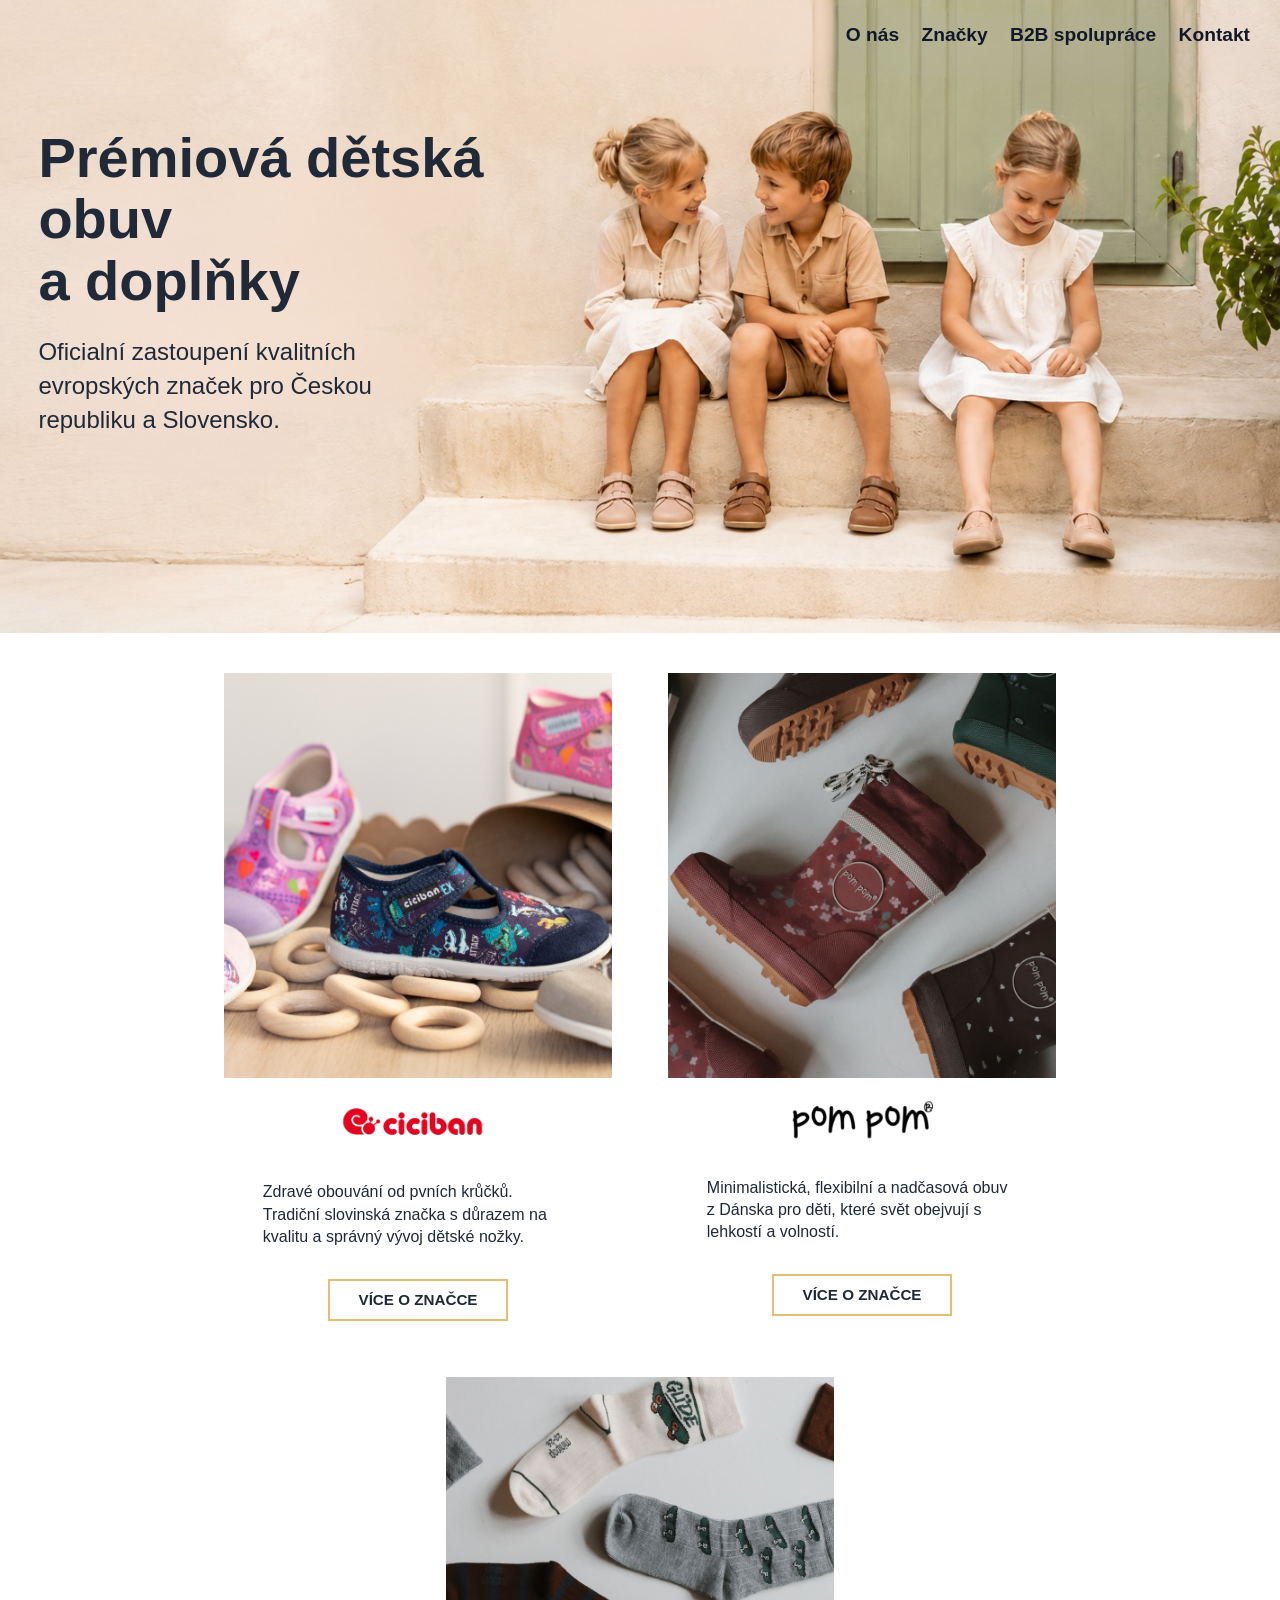
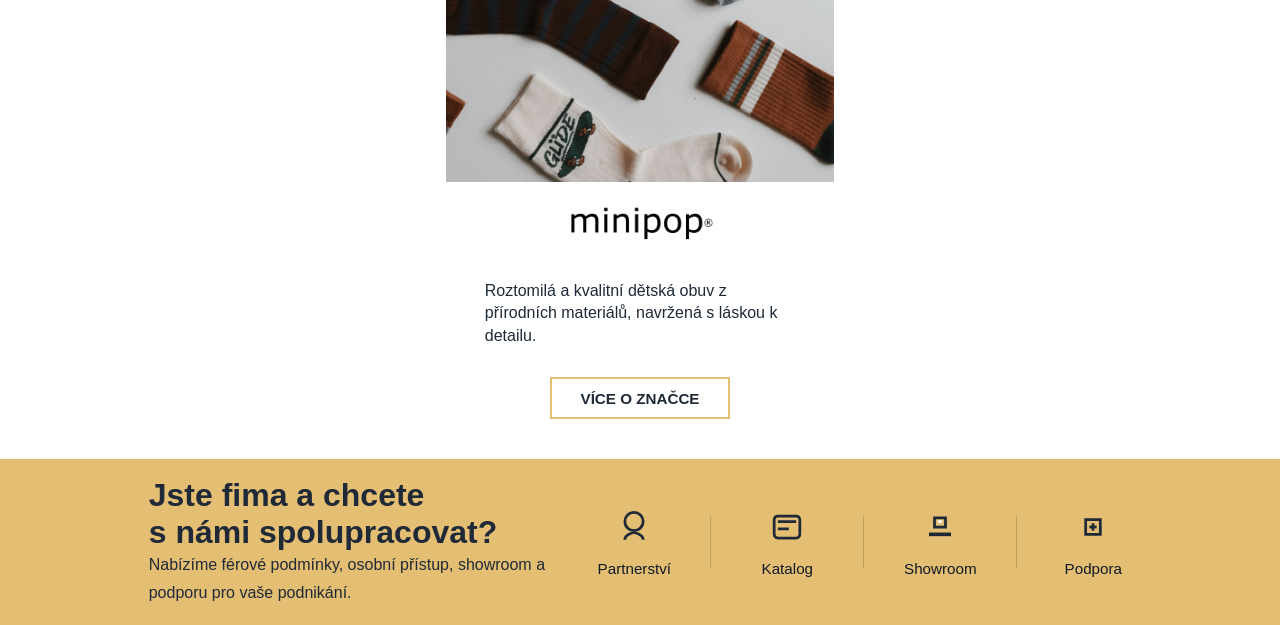
==== index.html @ f77c6d8f "b2b spoluprace box" ====
<!doctype html>
<html lang="en">
  <head>
    <meta charset="UTF-8" />
    <meta name="viewport" content="width=device-width, initial-scale=1.0" />
    <title>TegaTrade</title>
    <link rel="stylesheet" href="style.css" />
  </head>
  <body>
    <header class="hero-section">
      <nav class="navbar">
        <ul class="nav-list">
          <li><a href="#">O nás</a></li>
          <li><a href="#">Značky</a></li>
          <li><a href="#">B2B spolupráce</a></li>
          <li><a href="#">Kontakt</a></li>
        </ul>
      </nav>
      <div class="hero-content">
        <h1 class="hero-title">
          Prémiová dětská <br />obuv <br />
          a doplňky
        </h1>
        <p class="hero-description">
          Oficialní zastoupení kvalitních evropských značek pro Českou republiku
          a Slovensko.
        </p>
      </div>
      <img src="Hlavn baner.png" alt="Main banner" class="main-banner" />
    </header>
    <main>
      <div class="brand-row">
        <div class="brand-box">
          <img
            src="ciciban obrzaek.png"
            alt="brand-photo1"
            class="brand-photo"
          />
          <img
            src="ciciban_logo-removebg-preview.png"
            alt="brand-logo"
            class="brand-logo"
          />
          <p class="brand-description">
            Zdravé obouvání od pvních krůčků. Tradiční slovinská značka s
            důrazem na kvalitu a správný vývoj dětské nožky.
          </p>
          <a href="#" class="brand-link">VÍCE O ZNAČCE</a>
        </div>

        <div class="brand-box">
          <img
            src="pom pom obrazek.png"
            alt="brand-photo1"
            class="brand-photo"
          />
          <img
            src="pom-pom-removebg-preview.png"
            alt="brand-logo"
            class="brand-logo"
          />
          <p class="brand-description">
            Minimalistická, flexibilní a nadčasová obuv z Dánska pro děti, které
            svět obejvují s lehkostí a volností.
          </p>
          <a href="#" class="brand-link">VÍCE O ZNAČCE</a>
        </div>

        <div class="brand-box">
          <img
            src="minipop obrazek.png"
            alt="brand-photo1"
            class="brand-photo"
          />
          <img
            src="minipop_logo-removebg-preview.png"
            alt="brand-logo"
            class="brand-logo"
          />
          <p class="brand-description">
            Roztomilá a kvalitní dětská obuv z přírodních materiálů, navržená s
            láskou k detailu.
          </p>
          <a href="#" class="brand-link">VÍCE O ZNAČCE</a>
        </div>
      </div>
      <div class="b2b-section">
        <div class="b2b-meta">
          <h2 class="b2b-title">
            Jste fima a chcete <br />
            s námi spolupracovat?
          </h2>
          <p class="b2b-description">
            Nabízíme férové podmínky, osobní přístup, showroom a podporu pro
            vaše podnikání.
          </p>
        </div>
      <div class="b2b-icons">
        <div class="b2b-icon-card">
          <svg viewBox="0 0 48 48" aria-hidden="true">
            <circle
              cx="24"
              cy="18"
              r="10"
              fill="none"
              stroke="currentColor"
              stroke-width="3"
            />
            <path
              d="M14 38c0-6 10-8 10-8s10 2 10 8"
              fill="none"
              stroke="currentColor"
              stroke-width="3"
            />
          </svg>
          <span>Partnerství</span>
        </div>
        <span class="b2b-divider"></span>
        <div class="b2b-icon-card">
          <svg viewBox="0 0 48 48" aria-hidden="true">
            <rect
              x="10"
              y="12"
              width="28"
              height="24"
              rx="4"
              fill="none"
              stroke="currentColor"
              stroke-width="3"
            />
            <path
              d="M14 18h20M14 26h12"
              fill="none"
              stroke="currentColor"
              stroke-width="3"
            />
          </svg>
          <span>Katalog</span>
        </div>
        <span class="b2b-divider"></span>
        <div class="b2b-icon-card">
          <svg viewBox="0 0 48 48" aria-hidden="true">
            <path d="M12 34h24v-4H12z" fill="currentColor" />
            <path
              d="M18 14h12v10H18z"
              fill="none"
              stroke="currentColor"
              stroke-width="3"
            />
            <path d="M22 18h4" fill="none" stroke="#fff" stroke-width="3" />
          </svg>
          <span>Showroom</span>
        </div>
        <span class="b2b-divider"></span>
        <div class="b2b-icon-card">
          <svg viewBox="0 0 48 48" aria-hidden="true">
            <path
              d="M16 16h16v16H16z"
              fill="none"
              stroke="currentColor"
              stroke-width="3"
            />
            <path
              d="M24 20v8"
              fill="none"
              stroke="currentColor"
              stroke-width="3"
            />
            <path
              d="M20 24h8"
              fill="none"
              stroke="currentColor"
              stroke-width="3"
            />
          </svg>
          <span>Podpora</span>
        </div>
      </div>
    </main>
  </body>
</html>
---- style.css ----
:root {
  --brand-color: #e4bf73;
}
html,
body {
  margin: 0;
  padding: 0;
  font-family: Arial, Helvetica, sans-serif;
  background: #fff;
  color: #1f2937;
}

.hero-section {
  position: relative;
  width: 100%;
}

.main-banner {
  display: block;
  width: 100vw;
  max-width: 100%;
  height: auto;
  max-height: 85vh;
  object-fit: cover;
  object-position: center;
}

.navbar {
  position: absolute;
  top: 0;
  right: 0;
  left: 0;
  z-index: 10;
  display: flex;
  justify-content: flex-end;
  padding: 16px 18px;
}

.nav-list {
  display: flex;
  flex-wrap: wrap;
  gap: clamp(0.35rem, 0.9vw, 0.75rem) clamp(0.6rem, 1.8vw, 1.4rem);
  margin: 0;
  padding: 0.5rem 0.75rem;
  list-style: none;
}

.nav-list li {
  display: flex;
}

.nav-list a {
  text-decoration: none;
  color: #111827;
  font-weight: 600;
  font-size: clamp(0.8rem, 1.6vw, 1.2rem);
}

.hero-title {
  font-size: clamp(1.6rem, 5vw, 3.5rem);
  line-height: 1.1;
  margin: 0;
}

.hero-description {
  font-size: clamp(0.9rem, 2.5vw, 1.5rem);
  line-height: 1.4;
  max-width: 50%;
}

.hero-content {
  position: absolute;
  top: 20%;
  left: 3%;
  z-index: 5;
  max-width: 42rem;
}

.brand-row {
  display: flex;
  flex-direction: row;
  flex-wrap: wrap;
  justify-content: center;
  gap: 24px;
  padding: 24px 16px;
}

.brand-box {
  display: flex;
  flex-direction: column;
  width: min(100%, 420px);
  margin: 0;
  padding: 16px;
  gap: 14px;
  box-sizing: border-box;
}

@media (max-width: 768px) {
  .brand-row {
    flex-direction: column;
    align-items: center;
  }

  .brand-box {
    width: 100%;
  }
}

.brand-photo {
  display: block;
  width: 100%;
  height: 45vh;
  object-fit: cover;
}

.brand-logo {
  display: block;
  width: 40%;
  height: auto;
  align-self: center;
}

.brand-description {
  font-size: medium;
  line-height: 1.4;
  text-align: left;
  max-width: 80%;
  align-self: center;
}

.brand-link {
  display: inline-flex;
  align-items: center;
  justify-content: center;
  width: 180px;
  min-height: 42px;
  padding: 0 14px;
  border: 2px solid var(--brand-color);
  text-decoration: none;
  color: #1f2937;
  font-size: 0.95rem;
  font-weight: 600;
  align-self: center;
  text-align: center;
  box-sizing: border-box;
}

.b2b-section {
  display: flex;
  align-items: center;
  justify-content: center;
  gap: 18px;
  padding: 18px 16px;
  background: var(--brand-color);
}

.b2b-meta {
  display: flex;
  flex-direction: column;
  margin-right: 0;
  margin-left: 20px;
}

.b2b-title {
  font-size: clamp(1.5rem, 3.2vw, 2rem);
  font-weight: 700;
  margin: 0;
  text-align: left;
}

.b2b-description {
  font-size: 1rem;
  line-height: 1.75;
  max-width: clamp(18rem, 32vw, 34rem);
  width: min(100%, 34rem);
  margin: 0;
  text-align: left;
}

.b2b-icons {
  display: flex;
  align-items: center;
  gap: 18px;
  flex-wrap: wrap;
}

@media (max-width: 860px) {
  .b2b-description {
    max-width: 100%;
  }
}

.b2b-icon-card {
  display: flex;
  flex-direction: column;
  align-items: center;
  gap: 10px;
  padding: 10px 8px;
  min-width: 100px;
  text-align: center;
  color: #111827;
}

.b2b-icon-card svg {
  width: 44px;
  height: 44px;
  color: #1f2937;
}

.b2b-icon-card span {
  display: block;
  font-size: 0.95rem;
  line-height: 1.3;
}

.b2b-divider {
  width: 1px;
  height: 52px;
  background: rgba(0, 0, 0, 0.16);
  flex-shrink: 0;
}

@media (max-width: 860px) {
  .b2b-section {
    flex-direction: column;
    align-items: center;
    justify-content: center;
    gap: 24px;
    padding: 20px 16px 24px;
  }

  .b2b-meta {
    width: 100%;
    max-width: 34rem;
    align-items: center;
    text-align: center;
    margin-left: 0;
    padding: 0 10px;
  }

  .b2b-description {
    max-width: 100%;
    width: 100%;
    margin: 0 auto;
    padding: 0;
  }

  .b2b-icons {
    width: 100%;
    max-width: 42rem;
    display: grid;
    grid-template-columns: repeat(2, minmax(0, 1fr));
    gap: 12px;
    background: #ffffff;
    border-radius: 24px;
    padding: 18px;
    box-shadow: 0 18px 40px rgba(0, 0, 0, 0.08);
  }

  .b2b-icon-card {
    min-width: auto;
    width: 100%;
    background: transparent;
    border-radius: 18px;
    padding: 16px 12px;
    box-shadow: inset 0 0 0 1px rgba(17, 24, 39, 0.06);
  }

  .b2b-divider {
    display: none;
  }
}

@media (max-width: 620px) {
  .b2b-section {
    padding: 18px 14px;
  }

  .b2b-icons {
    grid-template-columns: 1fr;
  }
}
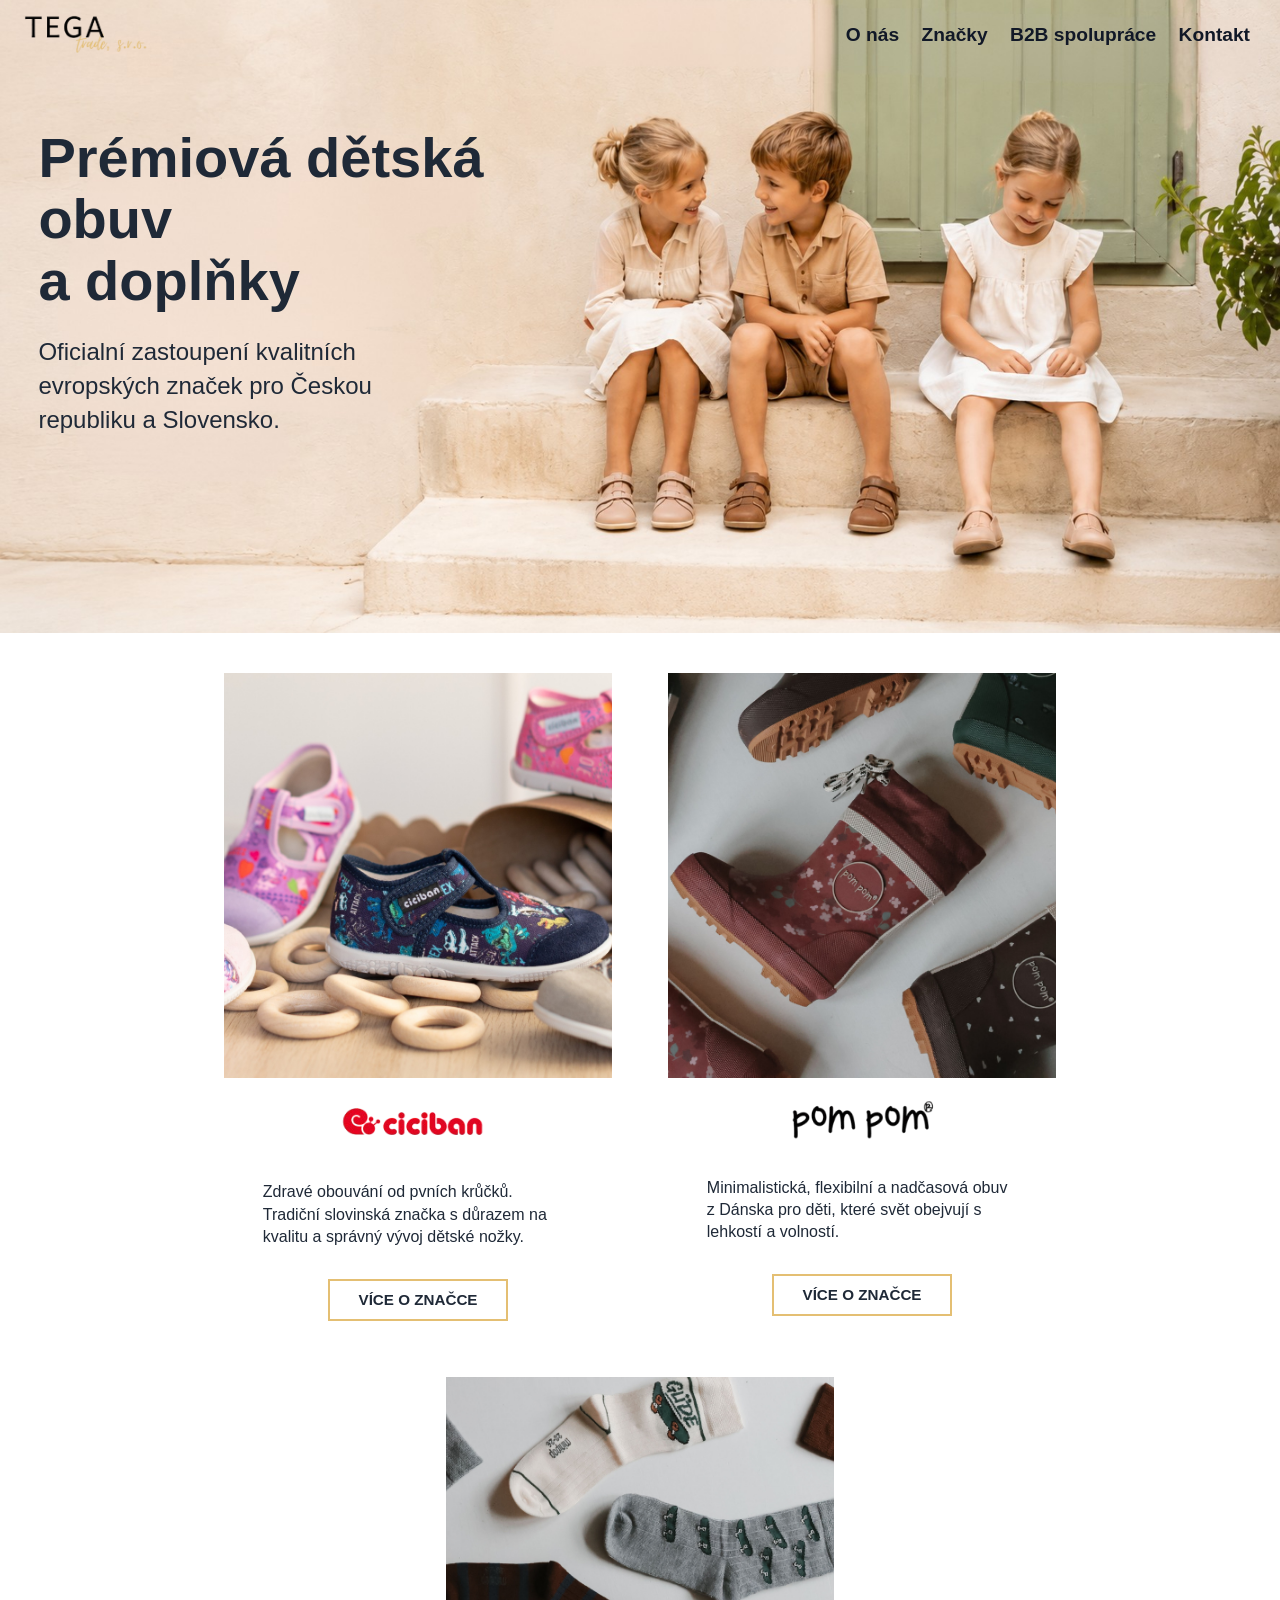
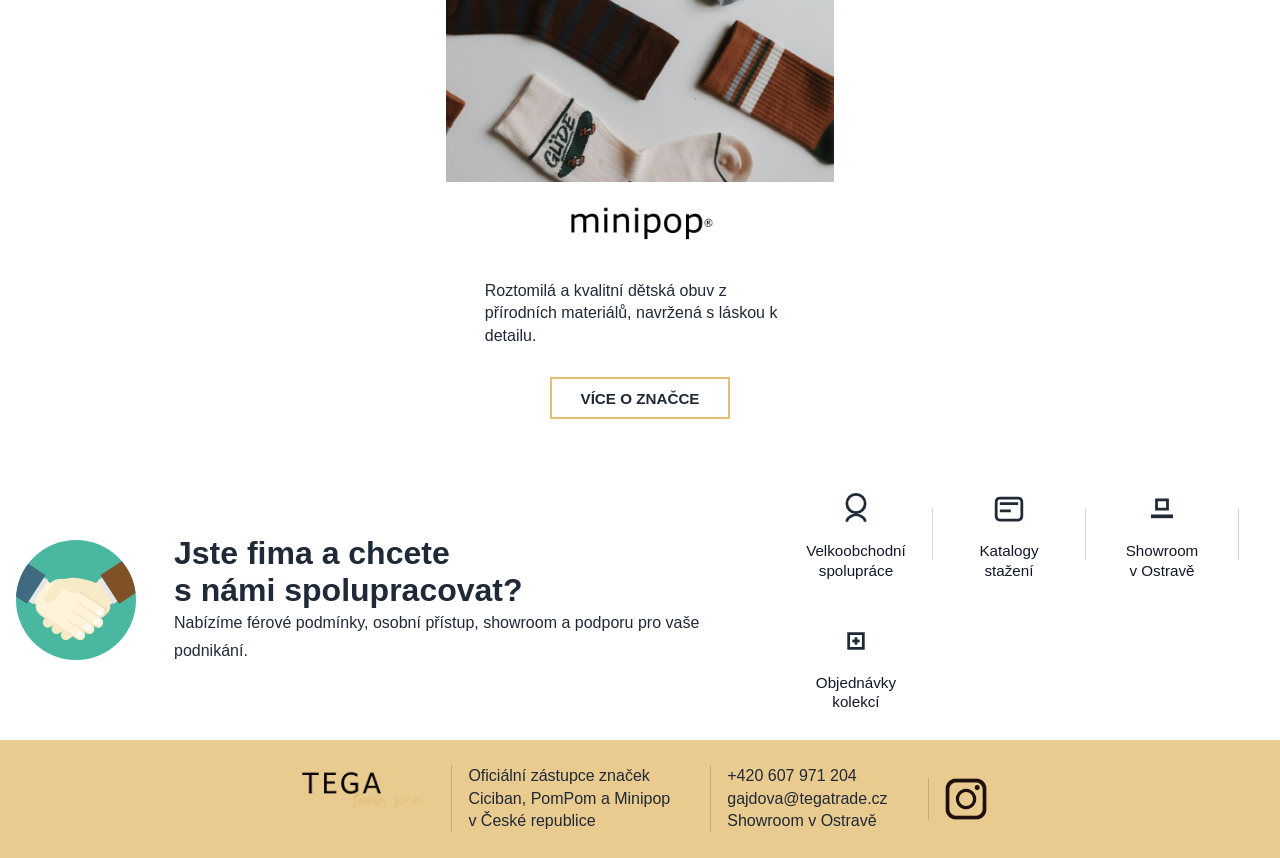
==== commit 66163273: "testr" ====
--- a/index.html
+++ b/index.html
@@ -8,6 +8,7 @@
   </head>
   <body>
     <header class="hero-section">
+      <img src="TegaTrade_logo-removebg-preview.png" class="logo-top" />
       <nav class="navbar">
         <ul class="nav-list">
           <li><a href="#">O nás</a></li>
@@ -85,97 +86,225 @@
         </div>
       </div>
       <div class="b2b-section">
-        <div class="b2b-meta">
-          <h2 class="b2b-title">
-            Jste fima a chcete <br />
-            s námi spolupracovat?
-          </h2>
-          <p class="b2b-description">
-            Nabízíme férové podmínky, osobní přístup, showroom a podporu pro
-            vaše podnikání.
-          </p>
-        </div>
-      <div class="b2b-icons">
-        <div class="b2b-icon-card">
-          <svg viewBox="0 0 48 48" aria-hidden="true">
-            <circle
-              cx="24"
-              cy="18"
-              r="10"
-              fill="none"
-              stroke="currentColor"
-              stroke-width="3"
-            />
-            <path
-              d="M14 38c0-6 10-8 10-8s10 2 10 8"
-              fill="none"
-              stroke="currentColor"
-              stroke-width="3"
-            />
-          </svg>
-          <span>Partnerství</span>
-        </div>
-        <span class="b2b-divider"></span>
-        <div class="b2b-icon-card">
-          <svg viewBox="0 0 48 48" aria-hidden="true">
-            <rect
-              x="10"
-              y="12"
-              width="28"
-              height="24"
-              rx="4"
-              fill="none"
-              stroke="currentColor"
-              stroke-width="3"
-            />
-            <path
-              d="M14 18h20M14 26h12"
-              fill="none"
-              stroke="currentColor"
-              stroke-width="3"
-            />
-          </svg>
-          <span>Katalog</span>
-        </div>
-        <span class="b2b-divider"></span>
-        <div class="b2b-icon-card">
-          <svg viewBox="0 0 48 48" aria-hidden="true">
-            <path d="M12 34h24v-4H12z" fill="currentColor" />
-            <path
-              d="M18 14h12v10H18z"
-              fill="none"
-              stroke="currentColor"
-              stroke-width="3"
-            />
-            <path d="M22 18h4" fill="none" stroke="#fff" stroke-width="3" />
-          </svg>
-          <span>Showroom</span>
-        </div>
-        <span class="b2b-divider"></span>
-        <div class="b2b-icon-card">
-          <svg viewBox="0 0 48 48" aria-hidden="true">
-            <path
-              d="M16 16h16v16H16z"
-              fill="none"
-              stroke="currentColor"
-              stroke-width="3"
-            />
-            <path
-              d="M24 20v8"
-              fill="none"
-              stroke="currentColor"
-              stroke-width="3"
-            />
-            <path
-              d="M20 24h8"
-              fill="none"
-              stroke="currentColor"
-              stroke-width="3"
-            />
-          </svg>
-          <span>Podpora</span>
+        <div class="b2b-header">
+          <div class="b2b-leading-icon">
+            <svg viewBox="0 0 512 512" aria-hidden="true">
+              <circle style="fill: #4ab8a1" cx="256" cy="256" r="256" />
+              <path
+                style="fill: #f7eac6"
+                d="M117.82,364.108c-6.472-9.968-3.64-23.296,6.328-29.768l16.044-10.416 c-9.968,6.476-23.296,3.64-29.768-6.328c-6.472-9.964-3.64-23.288,6.328-29.764l12.032-7.812l0.02,0.028 c21.548-13.98,64.964-42.228,74.176-48.212c17.928-11.644,43.088-25.788,39.112-45.712c48.78-35.876,65.66-2.284,97.236-2.916 l16.244-10.548l61.212,94.252l-16.428,10.672c7.916,19.508-13.8,40.32-21.744,45.476c-7.696,5-85.46,55.5-123.976,80.516 c-9.884,6.416-17.184,11.156-20.052,13.016l-12.032,7.82l-0.08-0.116c-9.672,4.86-21.656,1.772-27.688-7.516 s-3.976-21.488,4.4-28.344l-0.076-0.116l-14.04,9.116c-9.968,6.468-23.296,3.64-29.768-6.328c-6.476-9.968-3.64-23.292,6.328-29.768 l-14.036,9.116C137.62,376.908,124.292,374.08,117.82,364.108z"
+              />
+              <path
+                style="fill: #e6d9b8"
+                d="M379.192,287.824l-12.032-7.812l-0.02,0.028c-21.548-13.976-64.964-42.228-74.18-48.212 c-17.924-11.644-43.084-25.788-39.108-45.712c-1.984-1.456-3.936-2.788-5.88-4.068c-1.912,1.256-3.86,2.58-5.88,4.068 c3.976,19.924-21.184,34.072-39.112,45.712c-9.212,5.984-52.628,34.236-74.176,48.212l-0.02-0.028l-12.032,7.812 c-9.84,6.396-12.712,19.456-6.552,29.384c2.752,2.636,5.308,4.656,7.136,5.84c0.908,0.588,2.82,1.832,5.496,3.572 c5.704,1.552,12.012,0.78,17.364-2.696l-10.756,6.984c25.04,16.26,81.028,52.62,111.876,72.656c2.384,1.548,4.604,2.984,6.66,4.32 c2.06-1.336,4.28-2.772,6.664-4.32c30.844-20.036,86.836-56.396,111.876-72.656l-10.756-6.984 c5.352,3.476,11.664,4.244,17.368,2.688c2.672-1.736,4.584-2.972,5.492-3.568c1.828-1.184,4.384-3.204,7.132-5.836 C391.904,307.28,389.032,294.22,379.192,287.824z"
+              />
+              <rect
+                x="380.415"
+                y="155.569"
+                transform="matrix(-0.8387 0.5445 -0.5445 -0.8387 837.1821 185.1559)"
+                style="fill: #e6e6e6"
+                width="21.519"
+                height="121.942"
+              />
+              <path
+                style="fill: #805026"
+                d="M360.484,149.496l79.444,122.324l70.284-45.644c-5.964-51.408-27.148-98.148-58.94-135.636 L360.484,149.496z"
+              />
+              <path
+                style="fill: #fff4d9"
+                d="M368.556,364.108c6.472-9.968,3.64-23.296-6.328-29.768l-16.044-10.416 c9.964,6.476,23.292,3.64,29.768-6.328c6.468-9.964,3.64-23.288-6.328-29.764l-12.032-7.812l-0.016,0.028 c-21.552-13.98-64.968-42.228-74.184-48.212c-17.924-11.644-43.088-25.788-39.112-45.712c-48.78-35.876-86.164-15.624-97.236-2.916 L130.8,172.66l-61.204,94.248l16.428,10.672c-7.912,19.508,13.8,40.32,21.74,45.476c7.696,5,85.46,55.5,123.976,80.516 c9.884,6.416,17.184,11.156,20.052,13.016l12.028,7.82l0.08-0.116c9.672,4.86,21.656,1.772,27.688-7.516s3.976-21.488-4.4-28.344 l0.08-0.116l14.04,9.116c9.968,6.468,23.296,3.64,29.764-6.328c6.472-9.968,3.64-23.292-6.328-29.768l14.04,9.116 C348.756,376.908,362.084,374.08,368.556,364.108z"
+              />
+              <g>
+                <path
+                  style="fill: #f2e4c2"
+                  d="M267.908,420.272l-0.076,0.116l-12.032-7.812c-2.868-1.86-10.168-6.604-20.052-13.024 c-38.516-25.012-116.28-75.512-123.976-80.512c-7.94-5.152-29.652-25.964-21.74-45.48l-16.428-10.664l58.192-89.608l-0.988-0.64 L69.6,266.9l16.428,10.672c-7.912,19.508,13.8,40.32,21.74,45.476c7.696,5,85.46,55.5,123.976,80.516 c9.884,6.416,17.184,11.156,20.052,13.016l12.032,7.82l0.076-0.116c9.108,4.576,20.208,2.036,26.512-6.024 C284.016,423.036,275.296,423.992,267.908,420.272z"
+                />
+                <path
+                  style="fill: #f2e4c2"
+                  d="M305.304,393.416l-84.16-54.088c-2.616-1.012-5.68,1.364-2.916,4.084l83.084,54 c9.46,6.148,21.888,3.82,28.664-4.952C322.952,397.772,313.116,398.488,305.304,393.416z"
+                />
+                <path
+                  style="fill: #f2e4c2"
+                  d="M342.936,366.664l-107.8-70.544c-2.616-1.012-5.68,1.364-2.916,4.084l106.72,70.456 c9.464,6.148,21.892,3.82,28.672-4.956C360.576,371.024,350.752,371.736,342.936,366.664z"
+                />
+                <path
+                  style="fill: #f2e4c2"
+                  d="M350.184,320.288l-82.968-54.696c-2.612-1.008-5.68,1.368-2.916,4.088l81.888,54.604 c9.464,6.148,21.888,3.82,28.668-4.956C367.828,324.648,357.996,325.36,350.184,320.288z"
+                />
+              </g>
+              <rect
+                x="84.455"
+                y="155.501"
+                transform="matrix(0.8387 0.5446 -0.5446 0.8387 133.2506 -16.9358)"
+                style="fill: #e6e6e6"
+                width="21.52"
+                height="121.948"
+              />
+              <path
+                style="fill: #406a80"
+                d="M0.404,241.916l46.048,29.904l79.436-122.324l-73.956-48.028 C22.008,140.92,3.256,189.296,0.404,241.916z"
+              />
+              <path
+                style="fill: #f7eac6"
+                d="M246.176,161.116c-14.644-0.3-55.592,8.668-65.456,7.772c-9.864-0.9-35.484,41.96-44.28,52.26 c-0.056,0.068-0.104,0.148-0.16,0.216c-0.232,0.248-0.46,0.448-0.692,0.72c-8.164,9.524-22.596,24.568-15.764,35.088 c4.528,6.972,12.236,10.608,19.98,10.304c0.004,0.012,0.016,0.044,0.016,0.044c0.184-0.016,0.384-0.04,0.58-0.06 c2.448-0.164,4.888-0.736,7.228-1.712c12.672-4.456,32.568-18.428,54.016-56.512c20.324,15.544,80.1,36.464,136.588-26.6 C313.724,169.784,260.824,161.416,246.176,161.116z"
+              />
+              <g>
+                <path
+                  style="fill: #ffffff"
+                  d="M276.84,392.668l-6.268-4.076c-0.688-0.444-1.616-0.252-2.068,0.44l-11.396,17.552 c-0.448,0.688-0.252,1.616,0.44,2.068l6.264,4.076c5.54,3.592,12.944,2.024,16.54-3.52 C283.952,403.668,282.376,396.264,276.84,392.668z"
+                />
+                <path
+                  style="fill: #ffffff"
+                  d="M312.708,363.976l-6.268-4.072c-0.688-0.448-1.616-0.252-2.068,0.436l-11.396,17.548 c-0.448,0.688-0.252,1.62,0.436,2.072l6.268,4.068c5.536,3.596,12.94,2.028,16.54-3.512 C319.812,374.976,318.244,367.572,312.708,363.976z"
+                />
+                <path
+                  style="fill: #ffffff"
+                  d="M350.96,337.676l-6.264-4.076c-0.688-0.444-1.62-0.252-2.072,0.436l-11.396,17.548 c-0.448,0.696-0.252,1.62,0.44,2.072l6.264,4.072c5.54,3.596,12.94,2.024,16.54-3.516 C358.072,348.676,356.5,341.272,350.96,337.676z"
+                />
+                <path
+                  style="fill: #ffffff"
+                  d="M362.92,297.028l-6.264-4.072c-0.688-0.448-1.62-0.252-2.072,0.432l-11.396,17.548 c-0.448,0.696-0.248,1.624,0.44,2.072l6.264,4.072c5.54,3.596,12.94,2.024,16.54-3.516 C370.032,308.028,368.452,300.624,362.92,297.028z"
+                />
+              </g>
+            </svg>
+          </div>
+          <div class="b2b-meta">
+            <h2 class="b2b-title">
+              Jste fima a chcete <br />
+              s námi spolupracovat?
+            </h2>
+            <p class="b2b-description">
+              Nabízíme férové podmínky, osobní přístup, showroom a podporu pro
+              vaše podnikání.
+            </p>
+          </div>
+        </div>
+        <div class="b2b-icons">
+          <div class="b2b-icon-card">
+            <svg viewBox="0 0 48 48" aria-hidden="true">
+              <circle
+                cx="24"
+                cy="18"
+                r="10"
+                fill="none"
+                stroke="currentColor"
+                stroke-width="3"
+              />
+              <path
+                d="M14 38c0-6 10-8 10-8s10 2 10 8"
+                fill="none"
+                stroke="currentColor"
+                stroke-width="3"
+              />
+            </svg>
+            <span
+              >Velkoobchodní <br />
+              spolupráce</span
+            >
+          </div>
+          <span class="b2b-divider"></span>
+          <div class="b2b-icon-card">
+            <svg viewBox="0 0 48 48" aria-hidden="true">
+              <rect
+                x="10"
+                y="12"
+                width="28"
+                height="24"
+                rx="4"
+                fill="none"
+                stroke="currentColor"
+                stroke-width="3"
+              />
+              <path
+                d="M14 18h20M14 26h12"
+                fill="none"
+                stroke="currentColor"
+                stroke-width="3"
+              />
+            </svg>
+            <span
+              >Katalogy <br />
+              stažení</span
+            >
+          </div>
+          <span class="b2b-divider"></span>
+          <div class="b2b-icon-card">
+            <svg viewBox="0 0 48 48" aria-hidden="true">
+              <path d="M12 34h24v-4H12z" fill="currentColor" />
+              <path
+                d="M18 14h12v10H18z"
+                fill="none"
+                stroke="currentColor"
+                stroke-width="3"
+              />
+              <path d="M22 18h4" fill="none" stroke="#fff" stroke-width="3" />
+            </svg>
+            <span
+              >Showroom <br />
+              v Ostravě</span
+            >
+          </div>
+          <span class="b2b-divider"></span>
+          <div class="b2b-icon-card">
+            <svg viewBox="0 0 48 48" aria-hidden="true">
+              <path
+                d="M16 16h16v16H16z"
+                fill="none"
+                stroke="currentColor"
+                stroke-width="3"
+              />
+              <path
+                d="M24 20v8"
+                fill="none"
+                stroke="currentColor"
+                stroke-width="3"
+              />
+              <path
+                d="M20 24h8"
+                fill="none"
+                stroke="currentColor"
+                stroke-width="3"
+              />
+            </svg>
+            <span
+              >Objednávky <br />
+              kolekcí</span
+            >
+          </div>
         </div>
       </div>
     </main>
+    <footer class="footer">
+      <img src="TegaTrade_logo-removebg-preview.png" class="logo-bottom" />
+      <div>
+        <ul class="footer-list">
+          <li>Oficiální zástupce značek</li>
+          <li>Ciciban, PomPom a Minipop</li>
+          <li>v České republice</li>
+        </ul>
+      </div>
+      <div>
+        <ul class="footer-list">
+          <li>
+            <a
+              href="tel:+420607971204"
+              style="color: inherit; text-decoration: none"
+              >+420 607 971 204</a
+            >
+          </li>
+          <li>
+            <a
+              href="mailto:gajdova@tegatrade.cz"
+              style="color: inherit; text-decoration: none"
+              >gajdova@tegatrade.cz</a
+            >
+          </li>
+          <li>Showroom v Ostravě</li>
+        </ul>
+      </div>
+      <div>
+        <img src="ig-logo.png" alt="ig-logo" class="ig-logo" />
+      </div>
+    </footer>
   </body>
 </html>
--- a/style.css
+++ b/style.css
@@ -13,6 +13,18 @@
 .hero-section {
   position: relative;
   width: 100%;
+}
+
+.logo-top {
+  position: absolute;
+  width: 150px;
+  height: auto;
+  align-self: flex-start;
+}
+
+.logo-bottom {
+  width: 150px;
+  height: auto;
 }
 
 .main-banner {
@@ -150,8 +162,9 @@
   align-items: center;
   justify-content: center;
   gap: 18px;
+  width: 100%;
   padding: 18px 16px;
-  background: var(--brand-color);
+  background-color: rgba(255, 255, 255);
 }
 
 .b2b-meta {
@@ -161,6 +174,12 @@
   margin-left: 20px;
 }
 
+.b2b-header {
+  display: flex;
+  justify-content: flex-start;
+  gap: 18px;
+}
+
 .b2b-title {
   font-size: clamp(1.5rem, 3.2vw, 2rem);
   font-weight: 700;
@@ -171,10 +190,11 @@
 .b2b-description {
   font-size: 1rem;
   line-height: 1.75;
-  max-width: clamp(18rem, 32vw, 34rem);
-  width: min(100%, 34rem);
+  width: 100%;
+  max-width: 34rem;
   margin: 0;
   text-align: left;
+  overflow-wrap: break-word;
 }
 
 .b2b-icons {
@@ -182,6 +202,20 @@
   align-items: center;
   gap: 18px;
   flex-wrap: wrap;
+}
+
+.b2b-leading-icon {
+  display: flex;
+  align-items: center;
+  justify-content: center;
+  flex: 0 0 120px;
+  min-width: 120px;
+}
+
+.b2b-leading-icon svg {
+  width: 100%;
+  height: auto;
+  display: block;
 }
 
 @media (max-width: 860px) {
@@ -214,10 +248,61 @@
 }
 
 .b2b-divider {
+  display: inline-flex;
   width: 1px;
   height: 52px;
   background: rgba(0, 0, 0, 0.16);
   flex-shrink: 0;
+}
+
+.footer {
+  background-color: rgba(228, 191, 115, 0.8);
+  padding: 16px 0;
+  width: 100%;
+  max-height: fit-content;
+  display: flex;
+  flex-direction: row;
+  align-items: center;
+  justify-content: center;
+  gap: 24px;
+}
+
+.footer > div {
+  padding: 0 16px;
+}
+
+.footer > div:not(:first-child) {
+  border-left: 1px solid rgba(0, 0, 0, 0.16);
+}
+
+.footer-list {
+  list-style: none;
+  margin: 0;
+  line-height: 1.4;
+  padding: 0;
+}
+
+.ig-logo {
+  height: 42px;
+  width: auto;
+  display: block;
+}
+
+@media (max-width: 860px) {
+  .footer {
+    flex-direction: column;
+    align-items: stretch;
+    gap: 12px;
+  }
+
+  .footer > div:not(:first-child) {
+    border-left: none;
+    border-top: 1px solid rgba(0, 0, 0, 0.16);
+  }
+
+  .footer > div {
+    padding: 12px 16px;
+  }
 }
 
 @media (max-width: 860px) {
@@ -232,38 +317,42 @@
   .b2b-meta {
     width: 100%;
     max-width: 34rem;
-    align-items: center;
-    text-align: center;
-    margin-left: 0;
+    align-items: flex-start;
+    margin-left: 20px;
     padding: 0 10px;
+  }
+
+  .b2b-header {
+    flex-direction: column;
   }
 
   .b2b-description {
     max-width: 100%;
     width: 100%;
-    margin: 0 auto;
+    font-size: 0.95rem;
+    margin: 0;
     padding: 0;
-  }
-
-  .b2b-icons {
-    width: 100%;
-    max-width: 42rem;
-    display: grid;
-    grid-template-columns: repeat(2, minmax(0, 1fr));
-    gap: 12px;
-    background: #ffffff;
-    border-radius: 24px;
-    padding: 18px;
-    box-shadow: 0 18px 40px rgba(0, 0, 0, 0.08);
+    text-align: left;
+  }
+
+  .b2b-title {
+    align-self: flex-start;
   }
 
   .b2b-icon-card {
     min-width: auto;
-    width: 100%;
-    background: transparent;
+    width: 50%;
+    flex-direction: row;
+    justify-content: flex-start;
     border-radius: 18px;
+    margin-left: 25px;
     padding: 16px 12px;
     box-shadow: inset 0 0 0 1px rgba(17, 24, 39, 0.06);
+    background-color: rgba(255, 255, 255, 0.6);
+  }
+
+  .b2b-leading-icon {
+    display: none;
   }
 
   .b2b-divider {
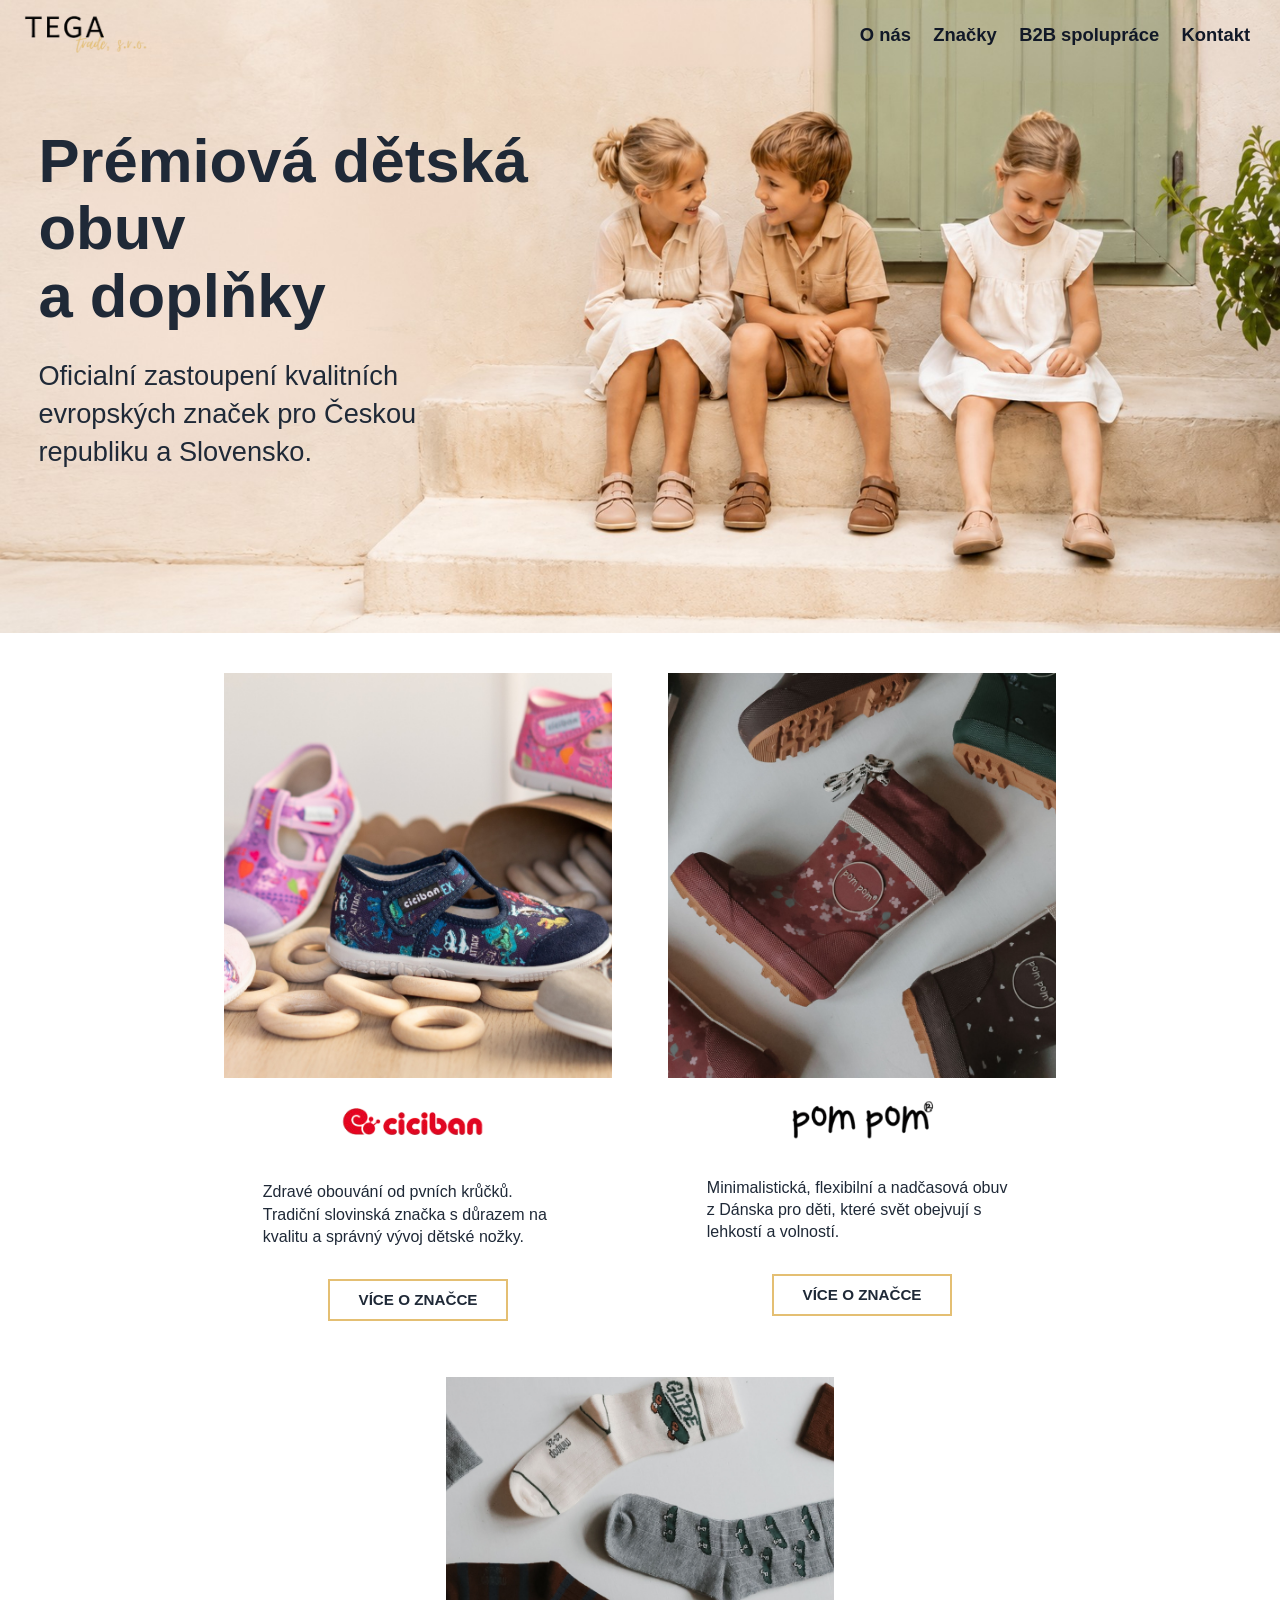
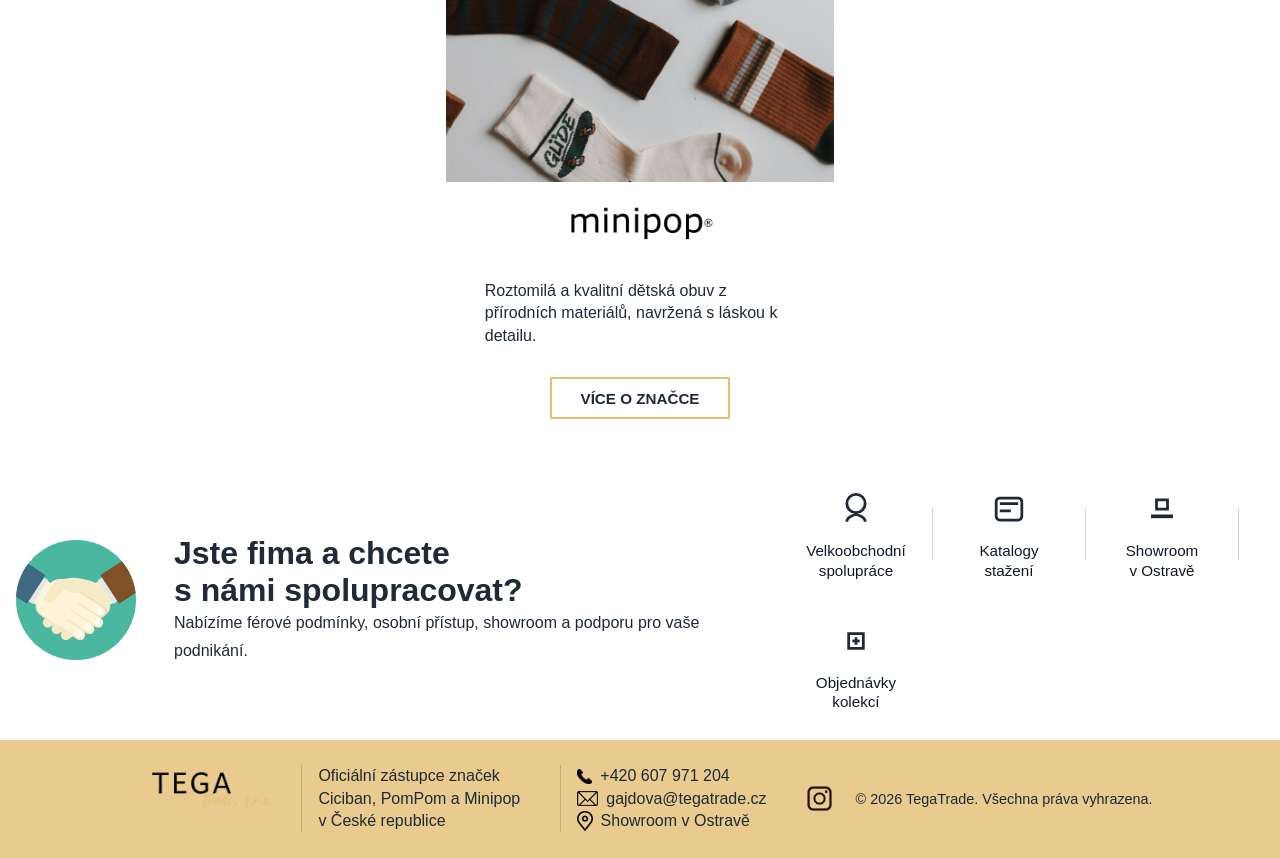
==== commit c4ebca02: "pc footer details, mobile footer respons, top textes mobile sizes" ====
--- a/index.html
+++ b/index.html
@@ -284,8 +284,9 @@
         </ul>
       </div>
       <div>
-        <ul class="footer-list">
+        <ul class="footer-list bottom-mobiele-line">
           <li>
+            <img src="phone.png" alt="phone number" class="contact-icon" />
             <a
               href="tel:+420607971204"
               style="color: inherit; text-decoration: none"
@@ -293,18 +294,26 @@
             >
           </li>
           <li>
+            <img src="email.png" alt="email" class="contact-icon" />
             <a
               href="mailto:gajdova@tegatrade.cz"
               style="color: inherit; text-decoration: none"
               >gajdova@tegatrade.cz</a
             >
           </li>
-          <li>Showroom v Ostravě</li>
+          <li>
+            <img src="location.png" alt="location" class="location-icon" />
+            Showroom v Ostravě
+          </li>
         </ul>
-      </div>
-      <div>
-        <img src="ig-logo.png" alt="ig-logo" class="ig-logo" />
-      </div>
+        <img
+          src="TegaTrade_logo-removebg-preview.png"
+          alt="TegaTrade Logo mobile"
+          class="TegaTrade-Logo-mobile"
+        />
+      </div>
+      <img src="ig-logo.png" alt="ig-logo" class="ig-logo" />
+      <span class="copyright">© 2026 TegaTrade. Všechna práva vyhrazena.</span>
     </footer>
   </body>
 </html>
--- a/style.css
+++ b/style.css
@@ -65,19 +65,19 @@
   text-decoration: none;
   color: #111827;
   font-weight: 600;
-  font-size: clamp(0.8rem, 1.6vw, 1.2rem);
+  font-size: 1.15rem;
 }
 
 .hero-title {
-  font-size: clamp(1.6rem, 5vw, 3.5rem);
+  font-size: 3.85rem;
   line-height: 1.1;
   margin: 0;
 }
 
 .hero-description {
-  font-size: clamp(0.9rem, 2.5vw, 1.5rem);
+  font-size: 1.7rem;
   line-height: 1.4;
-  max-width: 50%;
+  max-width: 60%;
 }
 
 .hero-content {
@@ -115,6 +115,25 @@
 
   .brand-box {
     width: 100%;
+  }
+
+  .nav-list a {
+    font-size: 0.75rem;
+  }
+
+  .hero-title {
+    font-size: 1.6rem;
+    margin-top: 10px;
+  }
+
+  .hero-description {
+    font-size: 0.85rem;
+    max-width: 80%;
+  }
+
+  .hero-content {
+    max-width: 90%;
+    left: 5%;
   }
 }
 
@@ -282,26 +301,56 @@
   padding: 0;
 }
 
+.footer-list li {
+  display: flex;
+  align-items: center;
+  gap: 8px;
+}
 .ig-logo {
-  height: 42px;
+  height: 25px;
   width: auto;
   display: block;
 }
 
+.contact-icon {
+  height: 15px;
+  width: auto;
+  display: block;
+}
+.location-icon {
+  height: 20px;
+  width: auto;
+  display: block;
+}
+
+.copyright {
+  font-size: 0.9rem;
+  display: flex;
+  justify-content: center;
+  align-items: center;
+}
+
+.TegaTrade-Logo-mobile {
+  display: none;
+}
 @media (max-width: 860px) {
+  .TegaTrade-Logo-mobile {
+    display: block;
+    width: 120px;
+    height: auto;
+    margin: 0 auto;
+    margin-bottom: 12px;
+  }
+
+  .logo-top {
+    display: none;
+  }
+
   .footer {
+    display: flex;
     flex-direction: column;
-    align-items: stretch;
-    gap: 12px;
-  }
-
-  .footer > div:not(:first-child) {
-    border-left: none;
-    border-top: 1px solid rgba(0, 0, 0, 0.16);
-  }
-
-  .footer > div {
-    padding: 12px 16px;
+    align-items: center;
+    gap: 16px;
   }
 }
 
@@ -312,6 +361,32 @@
     justify-content: center;
     gap: 24px;
     padding: 20px 16px 24px;
+  }
+
+  .logo-bottom {
+    display: none;
+    margin-bottom: 0;
+  }
+
+  .ig-logo {
+    height: 20px;
+    width: auto;
+    display: block;
+    margin-top: 0px;
+  }
+
+  .footer > div:not(:first-child) {
+    border-left: none;
+  }
+
+  .bottom-mobiele-line {
+    border-bottom: 1px solid rgba(0, 0, 0, 0.16);
+    padding-bottom: 12px;
+    margin-bottom: 12px;
+  }
+
+  .footer-list {
+    line-height: 1.6;
   }
 
   .b2b-meta {
@@ -360,6 +435,27 @@
   }
 }
 
+@media (max-width: 480px) {
+  .nav-list a {
+    font-size: 0.65rem;
+  }
+
+  .hero-title {
+    font-size: 1.3rem;
+  }
+
+  .hero-description {
+    font-size: 0.75rem;
+    max-width: 100%;
+  }
+
+  .hero-content {
+    top: 15%;
+    left: 5%;
+    max-width: 90%;
+  }
+}
+
 @media (max-width: 620px) {
   .b2b-section {
     padding: 18px 14px;
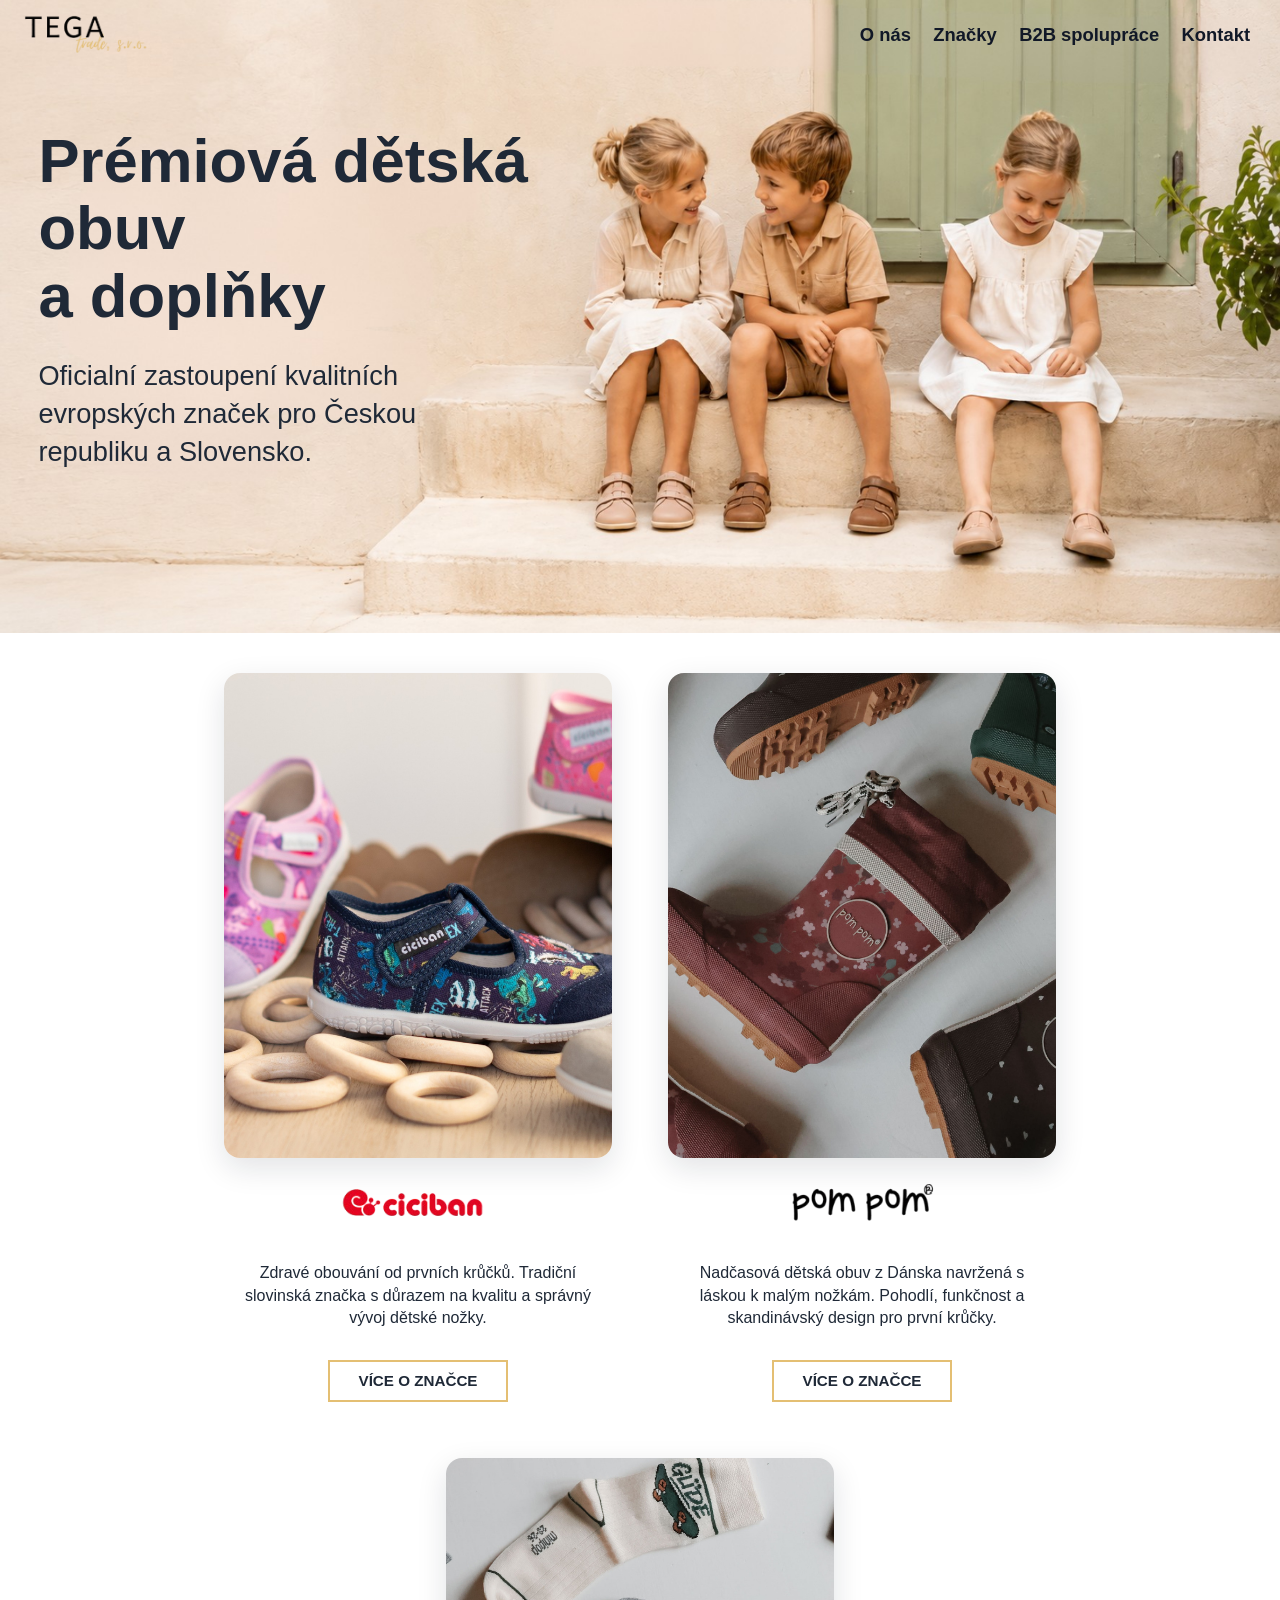
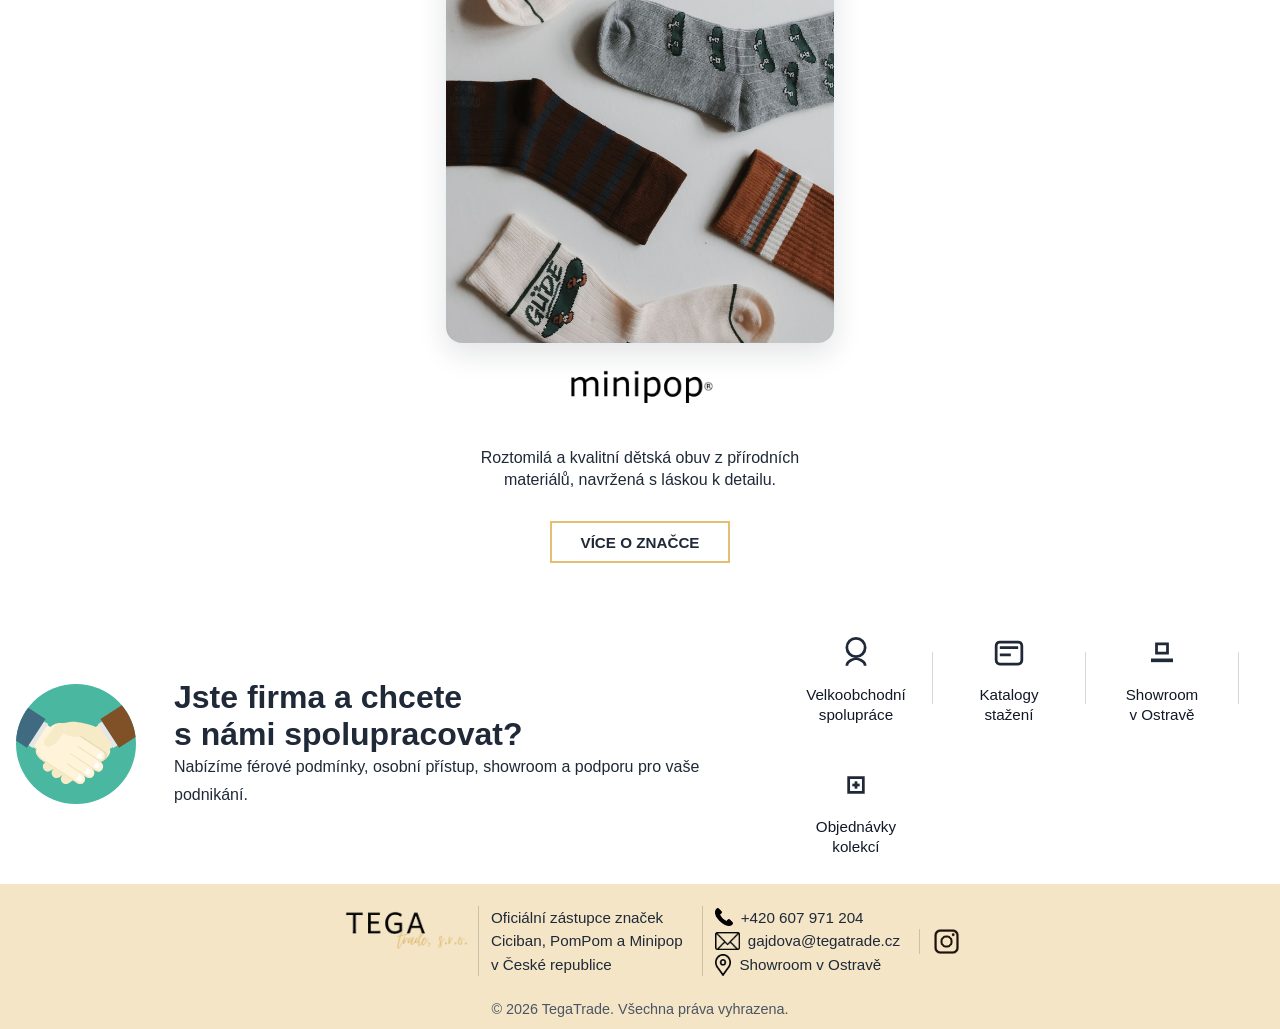
==== commit ecd53be2: "upravy" ====
--- a/index.html
+++ b/index.html
@@ -8,13 +8,15 @@
   </head>
   <body>
     <header class="hero-section">
-      <img src="TegaTrade_logo-removebg-preview.png" class="logo-top" />
+      <a href="index.html"
+        ><img src="TegaTrade_logo-removebg-preview.png" class="logo-top"
+      /></a>
       <nav class="navbar">
         <ul class="nav-list">
           <li><a href="#">O nás</a></li>
-          <li><a href="#">Značky</a></li>
-          <li><a href="#">B2B spolupráce</a></li>
-          <li><a href="#">Kontakt</a></li>
+          <li><a href="#brands">Značky</a></li>
+          <li><a href="#b2b">B2B spolupráce</a></li>
+          <li><a href="#kontakt">Kontakt</a></li>
         </ul>
       </nav>
       <div class="hero-content">
@@ -30,7 +32,7 @@
       <img src="Hlavn baner.png" alt="Main banner" class="main-banner" />
     </header>
     <main>
-      <div class="brand-row">
+      <div class="brand-row" id="brands">
         <div class="brand-box">
           <img
             src="ciciban obrzaek.png"
@@ -43,7 +45,7 @@
             class="brand-logo"
           />
           <p class="brand-description">
-            Zdravé obouvání od pvních krůčků. Tradiční slovinská značka s
+            Zdravé obouvání od prvních krůčků. Tradiční slovinská značka s
             důrazem na kvalitu a správný vývoj dětské nožky.
           </p>
           <a href="#" class="brand-link">VÍCE O ZNAČCE</a>
@@ -61,10 +63,10 @@
             class="brand-logo"
           />
           <p class="brand-description">
-            Minimalistická, flexibilní a nadčasová obuv z Dánska pro děti, které
-            svět obejvují s lehkostí a volností.
+            Nadčasová dětská obuv z Dánska navržená s láskou k malým nožkám.
+            Pohodlí, funkčnost a skandinávský design pro první krůčky.
           </p>
-          <a href="#" class="brand-link">VÍCE O ZNAČCE</a>
+          <a href="stranka pompom.html" class="brand-link">VÍCE O ZNAČCE</a>
         </div>
 
         <div class="brand-box">
@@ -82,10 +84,10 @@
             Roztomilá a kvalitní dětská obuv z přírodních materiálů, navržená s
             láskou k detailu.
           </p>
-          <a href="#" class="brand-link">VÍCE O ZNAČCE</a>
-        </div>
-      </div>
-      <div class="b2b-section">
+          <a href="minipop.html" class="brand-link">VÍCE O ZNAČCE</a>
+        </div>
+      </div>
+      <div class="b2b-section" id="b2b">
         <div class="b2b-header">
           <div class="b2b-leading-icon">
             <svg viewBox="0 0 512 512" aria-hidden="true">
@@ -170,7 +172,7 @@
           </div>
           <div class="b2b-meta">
             <h2 class="b2b-title">
-              Jste fima a chcete <br />
+              Jste firma a chcete <br />
               s námi spolupracovat?
             </h2>
             <p class="b2b-description">
@@ -274,8 +276,10 @@
         </div>
       </div>
     </main>
-    <footer class="footer">
-      <img src="TegaTrade_logo-removebg-preview.png" class="logo-bottom" />
+    <footer class="footer" id="kontakt">
+      <a href="index.html"
+        ><img src="TegaTrade_logo-removebg-preview.png" class="logo-bottom"
+      /></a>
       <div>
         <ul class="footer-list">
           <li>Oficiální zástupce značek</li>
@@ -289,7 +293,8 @@
             <img src="phone.png" alt="phone number" class="contact-icon" />
             <a
               href="tel:+420607971204"
-              style="color: inherit; text-decoration: none"
+              class="contact-highlight"
+              style="text-decoration: none"
               >+420 607 971 204</a
             >
           </li>
@@ -297,7 +302,8 @@
             <img src="email.png" alt="email" class="contact-icon" />
             <a
               href="mailto:gajdova@tegatrade.cz"
-              style="color: inherit; text-decoration: none"
+              class="contact-highlight"
+              style="text-decoration: none"
               >gajdova@tegatrade.cz</a
             >
           </li>
@@ -306,14 +312,32 @@
             Showroom v Ostravě
           </li>
         </ul>
-        <img
-          src="TegaTrade_logo-removebg-preview.png"
-          alt="TegaTrade Logo mobile"
-          class="TegaTrade-Logo-mobile"
-        />
+        <a href="index.html"
+          ><img
+            src="TegaTrade_logo-removebg-preview.png"
+            alt="TegaTrade Logo mobile"
+            class="TegaTrade-Logo-mobile"
+        /></a>
       </div>
       <img src="ig-logo.png" alt="ig-logo" class="ig-logo" />
       <span class="copyright">© 2026 TegaTrade. Všechna práva vyhrazena.</span>
     </footer>
+    <script>
+      document.querySelectorAll('a[href="#kontakt"]').forEach(function (link) {
+        link.addEventListener("click", function (e) {
+          e.preventDefault();
+          var target = document.querySelector("#kontakt");
+          target.scrollIntoView({ behavior: "smooth" });
+          setTimeout(function () {
+            var items = target.querySelectorAll(".contact-highlight");
+            items.forEach(function (el) {
+              el.classList.remove("flash");
+              void el.offsetWidth;
+              el.classList.add("flash");
+            });
+          }, 700);
+        });
+      });
+    </script>
   </body>
 </html>
--- a/style.css
+++ b/style.css
@@ -1,5 +1,19 @@
 :root {
   --brand-color: #e4bf73;
+}
+
+@keyframes highlight-flash {
+  0%   { color: inherit; }
+  25%  { color: var(--brand-color); }
+  100% { color: inherit; }
+}
+
+.contact-highlight {
+  color: inherit;
+}
+
+.contact-highlight.flash {
+  animation: highlight-flash 2.5s ease-in-out forwards;
 }
 html,
 body {
@@ -8,6 +22,7 @@
   font-family: Arial, Helvetica, sans-serif;
   background: #fff;
   color: #1f2937;
+  scroll-behavior: smooth;
 }
 
 .hero-section {
@@ -20,6 +35,7 @@
   width: 150px;
   height: auto;
   align-self: flex-start;
+  z-index: 20;
 }
 
 .logo-bottom {
@@ -66,6 +82,27 @@
   color: #111827;
   font-weight: 600;
   font-size: 1.15rem;
+  position: relative;
+  transition: color 0.2s;
+}
+
+.nav-list a::after {
+  content: "";
+  position: absolute;
+  left: 0;
+  bottom: -2px;
+  width: 0;
+  height: 2px;
+  background: var(--brand-color);
+  transition: width 0.25s ease;
+}
+
+.nav-list a:hover {
+  color: #b8943b;
+}
+
+.nav-list a:hover::after {
+  width: 100%;
 }
 
 .hero-title {
@@ -93,6 +130,7 @@
   flex-direction: row;
   flex-wrap: wrap;
   justify-content: center;
+  align-items: stretch;
   gap: 24px;
   padding: 24px 16px;
 }
@@ -100,6 +138,7 @@
 .brand-box {
   display: flex;
   flex-direction: column;
+  align-items: center;
   width: min(100%, 420px);
   margin: 0;
   padding: 16px;
@@ -140,22 +179,33 @@
 .brand-photo {
   display: block;
   width: 100%;
-  height: 45vh;
+  aspect-ratio: 4 / 5;
+  height: auto;
   object-fit: cover;
+  object-position: center;
+  border-radius: 16px;
+  box-shadow: 0 10px 30px rgba(17, 24, 39, 0.12);
+  transition: transform 0.3s ease, box-shadow 0.3s ease;
+}
+
+.brand-box:hover .brand-photo {
+  transform: translateY(-6px);
+  box-shadow: 0 16px 40px rgba(17, 24, 39, 0.18);
 }
 
 .brand-logo {
   display: block;
   width: 40%;
-  height: auto;
+  height: 60px;
+  object-fit: contain;
   align-self: center;
 }
 
 .brand-description {
   font-size: medium;
   line-height: 1.4;
-  text-align: left;
-  max-width: 80%;
+  text-align: center;
+  max-width: 90%;
   align-self: center;
 }
 
@@ -165,6 +215,7 @@
   justify-content: center;
   width: 180px;
   min-height: 42px;
+  margin-top: auto;
   padding: 0 14px;
   border: 2px solid var(--brand-color);
   text-decoration: none;
@@ -174,6 +225,12 @@
   align-self: center;
   text-align: center;
   box-sizing: border-box;
+  transition: background-color 0.2s ease, color 0.2s ease;
+}
+
+.brand-link:hover {
+  background-color: var(--brand-color);
+  color: #fff;
 }
 
 .b2b-section {
@@ -183,7 +240,7 @@
   gap: 18px;
   width: 100%;
   padding: 18px 16px;
-  background-color: rgba(255, 255, 255);
+  background-color: #fff;
 }
 
 .b2b-meta {
@@ -206,6 +263,14 @@
   text-align: left;
 }
 
+.sub-title {
+  font-size: clamp(1.5rem, 3.2vw, 2rem);
+  font-weight: 600;
+  margin: 0;
+  text-align: center;
+  align-self: center;
+}
+
 .b2b-description {
   font-size: 1rem;
   line-height: 1.75;
@@ -213,7 +278,6 @@
   max-width: 34rem;
   margin: 0;
   text-align: left;
-  overflow-wrap: break-word;
 }
 
 .b2b-icons {
@@ -237,10 +301,57 @@
   display: block;
 }
 
-@media (max-width: 860px) {
-  .b2b-description {
-    max-width: 100%;
-  }
+.vyhody {
+  display: flex;
+  flex-direction: row;
+  flex-wrap: wrap;
+  justify-content: center;
+  gap: 40px;
+  max-width: 64rem;
+  margin: 32px auto 64px;
+  padding: 0 20px;
+}
+
+.vyhoda-card {
+  display: flex;
+  flex-direction: column;
+  align-items: center;
+  text-align: center;
+  flex: 1 1 260px;
+  max-width: 300px;
+  gap: 16px;
+}
+
+.svg-content {
+  display: block;
+  width: 100%;
+  height: auto;
+  aspect-ratio: 4 / 5;
+  object-fit: cover;
+  object-position: center;
+  border-radius: 16px;
+  box-shadow: 0 10px 30px rgba(17, 24, 39, 0.12);
+  transition: transform 0.3s ease, box-shadow 0.3s ease;
+}
+
+.vyhoda-card:hover .svg-content {
+  transform: translateY(-6px);
+  box-shadow: 0 16px 40px rgba(17, 24, 39, 0.18);
+}
+
+.vyhoda-card .sub-title {
+  font-size: 1.15rem;
+  font-weight: 600;
+  margin: 0;
+  text-align: center;
+  align-self: center;
+}
+
+.vyhoda-card .b2b-description {
+  font-size: 0.95rem;
+  line-height: 1.65;
+  max-width: 28rem;
+  text-align: center;
 }
 
 .b2b-icon-card {
@@ -275,19 +386,19 @@
 }
 
 .footer {
-  background-color: rgba(228, 191, 115, 0.8);
-  padding: 16px 0;
-  width: 100%;
-  max-height: fit-content;
+  background-color: rgba(228, 191, 115, 0.4);
+  padding: 12px 0;
+  width: 100%;
   display: flex;
   flex-direction: row;
+  flex-wrap: wrap;
   align-items: center;
   justify-content: center;
-  gap: 24px;
+  gap: 7px;
 }
 
 .footer > div {
-  padding: 0 16px;
+  padding: 0 12px;
 }
 
 .footer > div:not(:first-child) {
@@ -297,8 +408,9 @@
 .footer-list {
   list-style: none;
   margin: 0;
-  line-height: 1.4;
+  line-height: 1.55;
   padding: 0;
+  font-size: 0.95rem;
 }
 
 .footer-list li {
@@ -310,24 +422,42 @@
   height: 25px;
   width: auto;
   display: block;
+  border-left: 1px solid rgba(0, 0, 0, 0.16);
+  padding-left: 14px;
+  transition: opacity 0.2s;
+}
+
+.footerpic {
+  height: auto;
+  width: 200px;
+  display: block;
+  padding-left: 14px;
+  object-fit: contain;
+}
+
+.ig-logo:hover {
+  opacity: 0.7;
 }
 
 .contact-icon {
-  height: 15px;
+  height: 18px;
   width: auto;
   display: block;
 }
 .location-icon {
-  height: 20px;
+  height: 22px;
   width: auto;
   display: block;
 }
 
 .copyright {
   font-size: 0.9rem;
-  display: flex;
-  justify-content: center;
-  align-items: center;
+  flex-basis: 100%;
+  width: 100%;
+  text-align: center;
+  padding-top: 8px;
+  margin-top: 0;
+  color: #4b5563;
 }
 
 .TegaTrade-Logo-mobile {
@@ -350,11 +480,9 @@
     display: flex;
     flex-direction: column;
     align-items: center;
-    gap: 16px;
-  }
-}
-
-@media (max-width: 860px) {
+    gap: 12px;
+  }
+
   .b2b-section {
     flex-direction: column;
     align-items: center;
@@ -365,14 +493,20 @@
 
   .logo-bottom {
     display: none;
-    margin-bottom: 0;
   }
 
   .ig-logo {
     height: 20px;
     width: auto;
     display: block;
-    margin-top: 0px;
+    border-left: none;
+    padding-left: 0;
+    padding-top: 8px;
+    margin-top: 0;
+  }
+
+  .footerpic {
+    display: none;
   }
 
   .footer > div:not(:first-child) {
@@ -392,13 +526,15 @@
   .b2b-meta {
     width: 100%;
     max-width: 34rem;
-    align-items: flex-start;
-    margin-left: 20px;
+    align-items: center;
+    text-align: center;
+    margin-left: 0;
     padding: 0 10px;
   }
 
   .b2b-header {
     flex-direction: column;
+    align-items: center;
   }
 
   .b2b-description {
@@ -407,21 +543,29 @@
     font-size: 0.95rem;
     margin: 0;
     padding: 0;
-    text-align: left;
+    text-align: center;
   }
 
   .b2b-title {
-    align-self: flex-start;
+    text-align: center;
+    align-self: center;
+  }
+
+  .b2b-icons {
+    justify-content: center;
+    gap: 12px;
   }
 
   .b2b-icon-card {
     min-width: auto;
-    width: 50%;
-    flex-direction: row;
-    justify-content: flex-start;
-    border-radius: 18px;
-    margin-left: 25px;
-    padding: 16px 12px;
+    width: calc(50% - 14px);
+    flex-direction: column;
+    align-items: center;
+    justify-content: center;
+    text-align: center;
+    border-radius: 12px;
+    margin-left: 0;
+    padding: 14px 10px;
     box-shadow: inset 0 0 0 1px rgba(17, 24, 39, 0.06);
     background-color: rgba(255, 255, 255, 0.6);
   }
@@ -432,6 +576,17 @@
 
   .b2b-divider {
     display: none;
+  }
+
+  .vyhody {
+    gap: 20px;
+    margin-top: 24px;
+    padding: 0 16px;
+  }
+
+  .vyhoda-card {
+    flex: 1 1 100%;
+    max-width: 100%;
   }
 }
 
@@ -460,8 +615,4 @@
   .b2b-section {
     padding: 18px 14px;
   }
-
-  .b2b-icons {
-    grid-template-columns: 1fr;
-  }
-}
+}
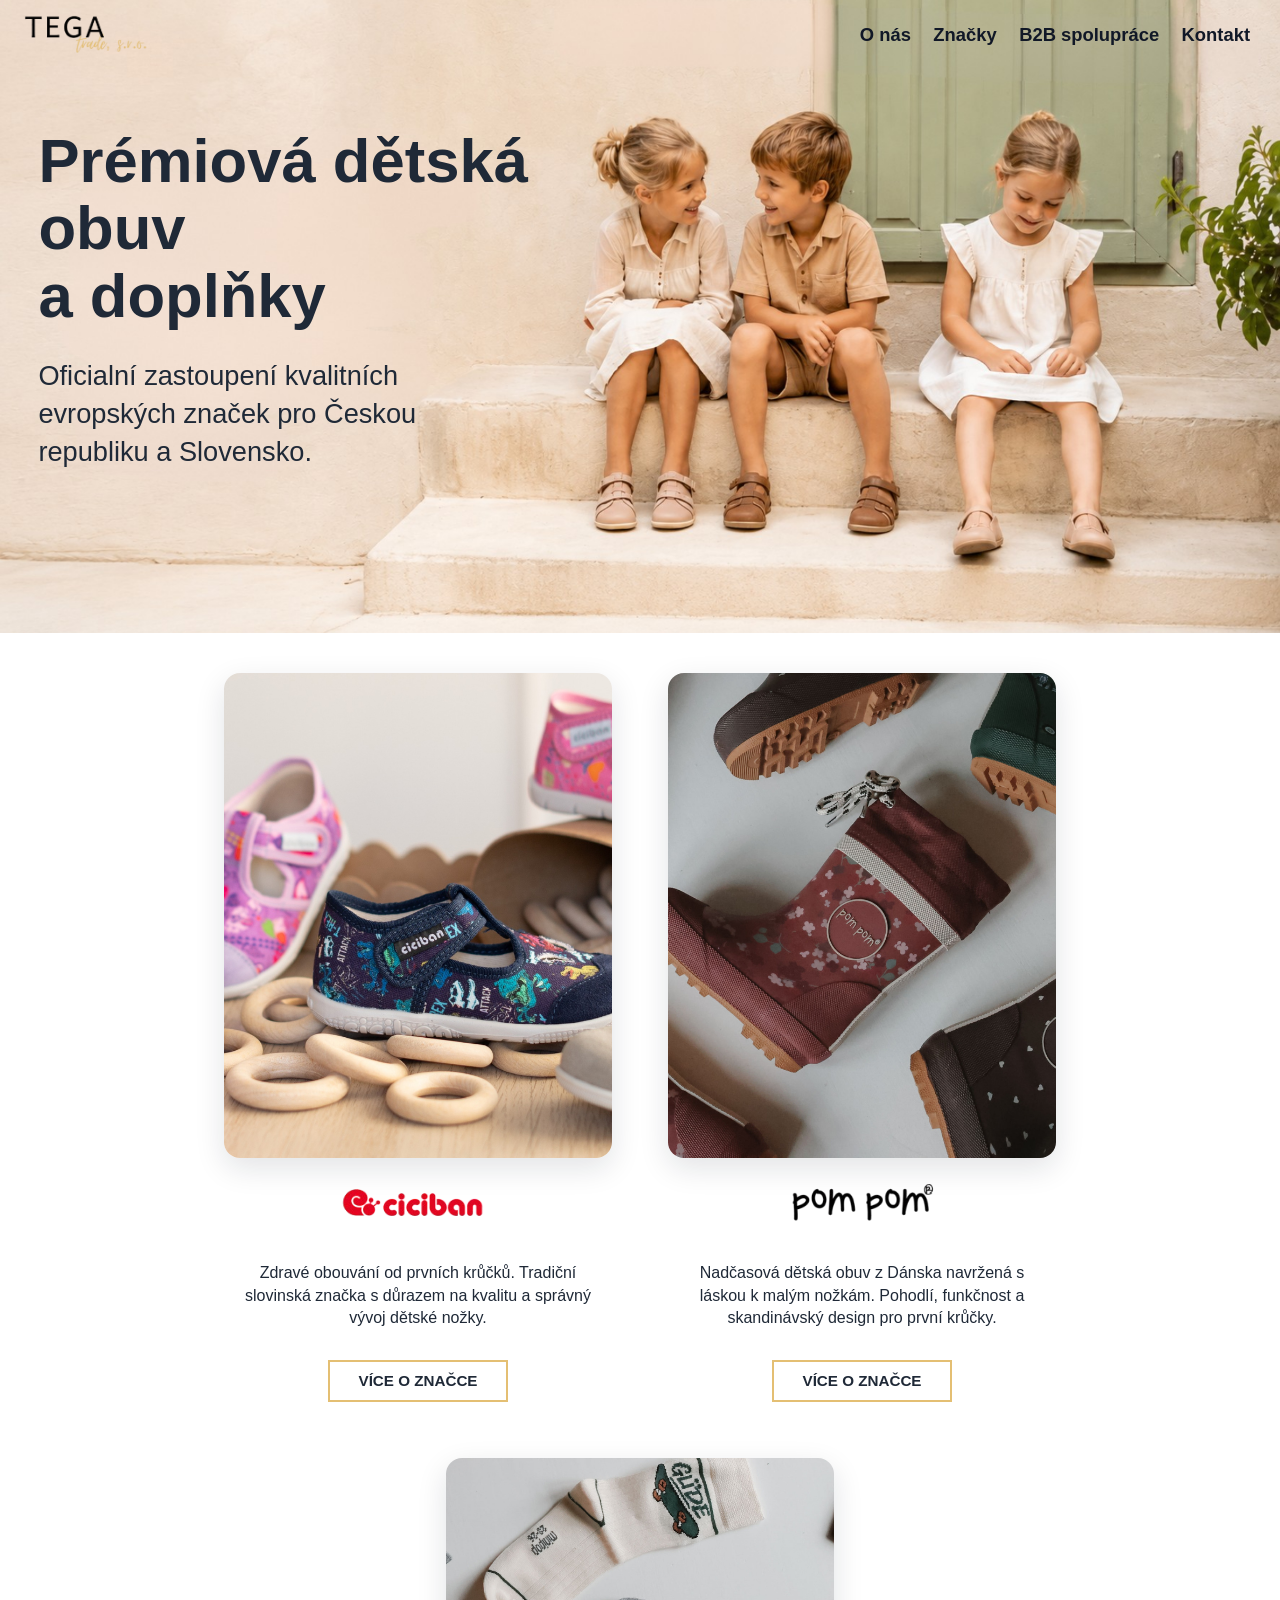
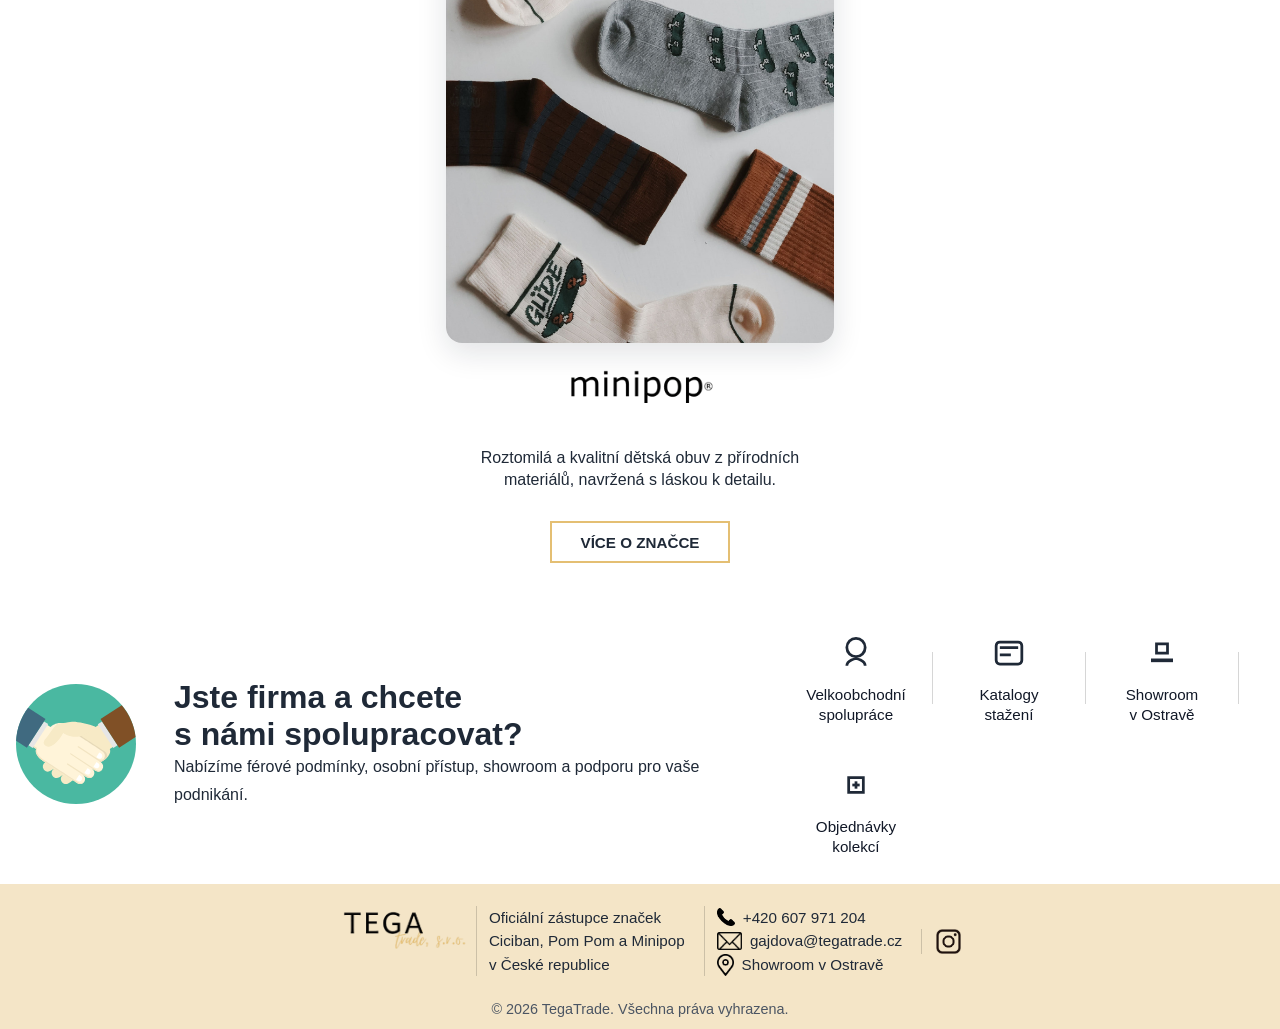
==== commit 042c0235: "POMPOM -> POM POM" ====
--- a/index.html
+++ b/index.html
@@ -283,7 +283,7 @@
       <div>
         <ul class="footer-list">
           <li>Oficiální zástupce značek</li>
-          <li>Ciciban, PomPom a Minipop</li>
+          <li>Ciciban, Pom Pom a Minipop</li>
           <li>v České republice</li>
         </ul>
       </div>
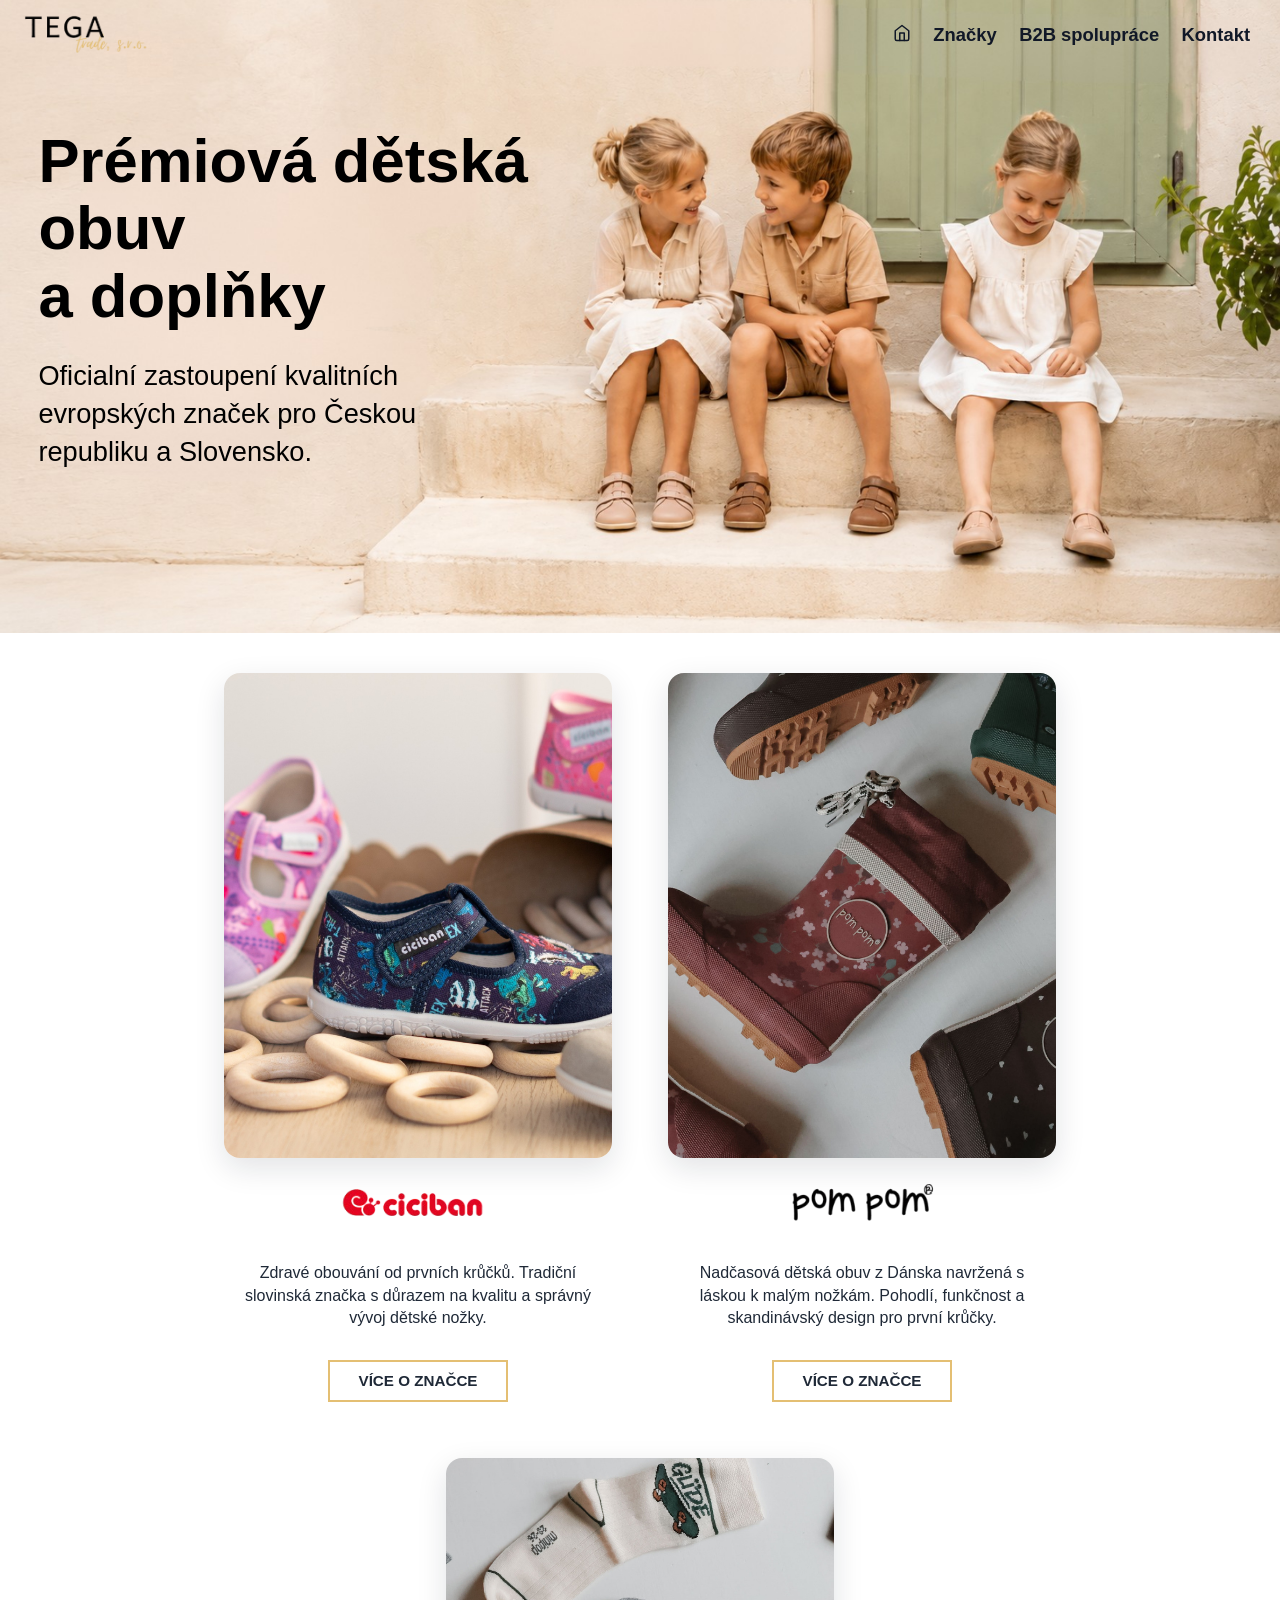
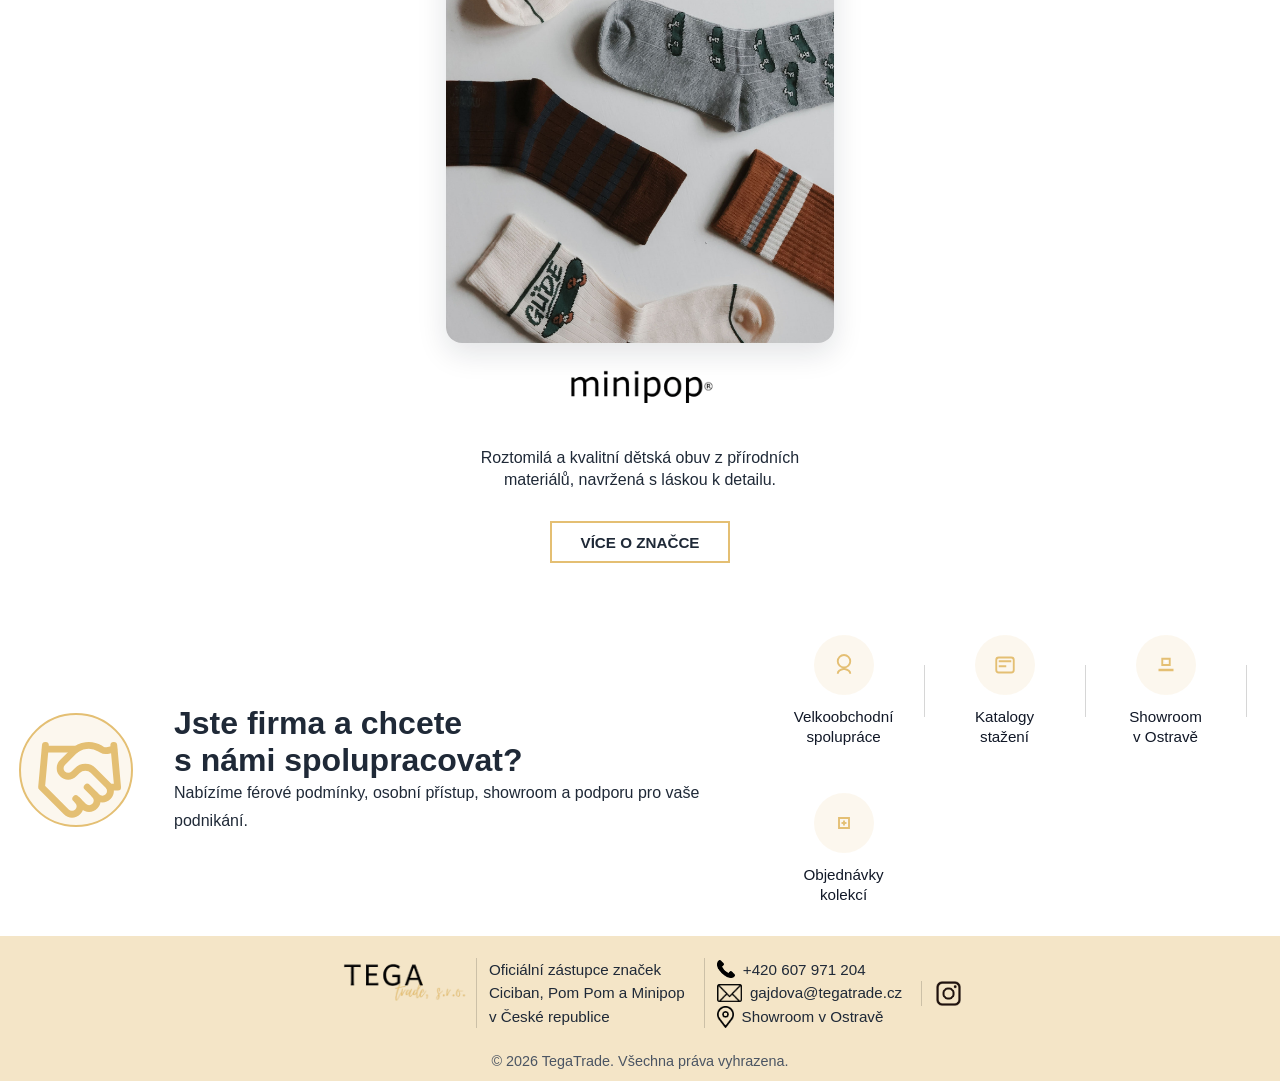
==== commit 44e520fa: "POMPOM -> POM POM" ====
--- a/index.html
+++ b/index.html
@@ -13,10 +13,22 @@
       /></a>
       <nav class="navbar">
         <ul class="nav-list">
-          <li><a href="#">O nás</a></li>
+          <li class="nav-home">
+            <a href="index.html" title="Domů">
+              <svg
+                viewBox="0 0 24 24"
+                fill="none"
+                stroke="currentColor"
+                stroke-width="2"
+              >
+                <path d="M3 9l9-7 9 7v11a2 2 0 0 1-2 2H5a2 2 0 0 1-2-2z"></path>
+                <polyline points="9 22 9 12 15 12 15 22"></polyline>
+              </svg>
+            </a>
+          </li>
           <li><a href="#brands">Značky</a></li>
           <li><a href="#b2b">B2B spolupráce</a></li>
-          <li><a href="#kontakt">Kontakt</a></li>
+          <li><a href="kontakt.html">Kontakt</a></li>
         </ul>
       </nav>
       <div class="hero-content">
@@ -48,7 +60,9 @@
             Zdravé obouvání od prvních krůčků. Tradiční slovinská značka s
             důrazem na kvalitu a správný vývoj dětské nožky.
           </p>
-          <a href="#" class="brand-link">VÍCE O ZNAČCE</a>
+          <a href="https://ciciban-detskeboty.cz/" class="brand-link"
+            >VÍCE O ZNAČCE</a
+          >
         </div>
 
         <div class="brand-box">
@@ -90,83 +104,30 @@
       <div class="b2b-section" id="b2b">
         <div class="b2b-header">
           <div class="b2b-leading-icon">
-            <svg viewBox="0 0 512 512" aria-hidden="true">
-              <circle style="fill: #4ab8a1" cx="256" cy="256" r="256" />
-              <path
-                style="fill: #f7eac6"
-                d="M117.82,364.108c-6.472-9.968-3.64-23.296,6.328-29.768l16.044-10.416 c-9.968,6.476-23.296,3.64-29.768-6.328c-6.472-9.964-3.64-23.288,6.328-29.764l12.032-7.812l0.02,0.028 c21.548-13.98,64.964-42.228,74.176-48.212c17.928-11.644,43.088-25.788,39.112-45.712c48.78-35.876,65.66-2.284,97.236-2.916 l16.244-10.548l61.212,94.252l-16.428,10.672c7.916,19.508-13.8,40.32-21.744,45.476c-7.696,5-85.46,55.5-123.976,80.516 c-9.884,6.416-17.184,11.156-20.052,13.016l-12.032,7.82l-0.08-0.116c-9.672,4.86-21.656,1.772-27.688-7.516 s-3.976-21.488,4.4-28.344l-0.076-0.116l-14.04,9.116c-9.968,6.468-23.296,3.64-29.768-6.328c-6.476-9.968-3.64-23.292,6.328-29.768 l-14.036,9.116C137.62,376.908,124.292,374.08,117.82,364.108z"
+            <svg viewBox="0 0 120 120" aria-hidden="true">
+              <circle
+                cx="60"
+                cy="60"
+                r="56"
+                fill="rgba(228,191,115,0.12)"
+                stroke="#e4bf73"
+                stroke-width="2"
               />
-              <path
-                style="fill: #e6d9b8"
-                d="M379.192,287.824l-12.032-7.812l-0.02,0.028c-21.548-13.976-64.964-42.228-74.18-48.212 c-17.924-11.644-43.084-25.788-39.108-45.712c-1.984-1.456-3.936-2.788-5.88-4.068c-1.912,1.256-3.86,2.58-5.88,4.068 c3.976,19.924-21.184,34.072-39.112,45.712c-9.212,5.984-52.628,34.236-74.176,48.212l-0.02-0.028l-12.032,7.812 c-9.84,6.396-12.712,19.456-6.552,29.384c2.752,2.636,5.308,4.656,7.136,5.84c0.908,0.588,2.82,1.832,5.496,3.572 c5.704,1.552,12.012,0.78,17.364-2.696l-10.756,6.984c25.04,16.26,81.028,52.62,111.876,72.656c2.384,1.548,4.604,2.984,6.66,4.32 c2.06-1.336,4.28-2.772,6.664-4.32c30.844-20.036,86.836-56.396,111.876-72.656l-10.756-6.984 c5.352,3.476,11.664,4.244,17.368,2.688c2.672-1.736,4.584-2.972,5.492-3.568c1.828-1.184,4.384-3.204,7.132-5.836 C391.904,307.28,389.032,294.22,379.192,287.824z"
-              />
-              <rect
-                x="380.415"
-                y="155.569"
-                transform="matrix(-0.8387 0.5445 -0.5445 -0.8387 837.1821 185.1559)"
-                style="fill: #e6e6e6"
-                width="21.519"
-                height="121.942"
-              />
-              <path
-                style="fill: #805026"
-                d="M360.484,149.496l79.444,122.324l70.284-45.644c-5.964-51.408-27.148-98.148-58.94-135.636 L360.484,149.496z"
-              />
-              <path
-                style="fill: #fff4d9"
-                d="M368.556,364.108c6.472-9.968,3.64-23.296-6.328-29.768l-16.044-10.416 c9.964,6.476,23.292,3.64,29.768-6.328c6.468-9.964,3.64-23.288-6.328-29.764l-12.032-7.812l-0.016,0.028 c-21.552-13.98-64.968-42.228-74.184-48.212c-17.924-11.644-43.088-25.788-39.112-45.712c-48.78-35.876-86.164-15.624-97.236-2.916 L130.8,172.66l-61.204,94.248l16.428,10.672c-7.912,19.508,13.8,40.32,21.74,45.476c7.696,5,85.46,55.5,123.976,80.516 c9.884,6.416,17.184,11.156,20.052,13.016l12.028,7.82l0.08-0.116c9.672,4.86,21.656,1.772,27.688-7.516s3.976-21.488-4.4-28.344 l0.08-0.116l14.04,9.116c9.968,6.468,23.296,3.64,29.764-6.328c6.472-9.968,3.64-23.292-6.328-29.768l14.04,9.116 C348.756,376.908,362.084,374.08,368.556,364.108z"
-              />
-              <g>
-                <path
-                  style="fill: #f2e4c2"
-                  d="M267.908,420.272l-0.076,0.116l-12.032-7.812c-2.868-1.86-10.168-6.604-20.052-13.024 c-38.516-25.012-116.28-75.512-123.976-80.512c-7.94-5.152-29.652-25.964-21.74-45.48l-16.428-10.664l58.192-89.608l-0.988-0.64 L69.6,266.9l16.428,10.672c-7.912,19.508,13.8,40.32,21.74,45.476c7.696,5,85.46,55.5,123.976,80.516 c9.884,6.416,17.184,11.156,20.052,13.016l12.032,7.82l0.076-0.116c9.108,4.576,20.208,2.036,26.512-6.024 C284.016,423.036,275.296,423.992,267.908,420.272z"
-                />
-                <path
-                  style="fill: #f2e4c2"
-                  d="M305.304,393.416l-84.16-54.088c-2.616-1.012-5.68,1.364-2.916,4.084l83.084,54 c9.46,6.148,21.888,3.82,28.664-4.952C322.952,397.772,313.116,398.488,305.304,393.416z"
-                />
-                <path
-                  style="fill: #f2e4c2"
-                  d="M342.936,366.664l-107.8-70.544c-2.616-1.012-5.68,1.364-2.916,4.084l106.72,70.456 c9.464,6.148,21.892,3.82,28.672-4.956C360.576,371.024,350.752,371.736,342.936,366.664z"
-                />
-                <path
-                  style="fill: #f2e4c2"
-                  d="M350.184,320.288l-82.968-54.696c-2.612-1.008-5.68,1.368-2.916,4.088l81.888,54.604 c9.464,6.148,21.888,3.82,28.668-4.956C367.828,324.648,357.996,325.36,350.184,320.288z"
-                />
-              </g>
-              <rect
-                x="84.455"
-                y="155.501"
-                transform="matrix(0.8387 0.5446 -0.5446 0.8387 133.2506 -16.9358)"
-                style="fill: #e6e6e6"
-                width="21.52"
-                height="121.948"
-              />
-              <path
-                style="fill: #406a80"
-                d="M0.404,241.916l46.048,29.904l79.436-122.324l-73.956-48.028 C22.008,140.92,3.256,189.296,0.404,241.916z"
-              />
-              <path
-                style="fill: #f7eac6"
-                d="M246.176,161.116c-14.644-0.3-55.592,8.668-65.456,7.772c-9.864-0.9-35.484,41.96-44.28,52.26 c-0.056,0.068-0.104,0.148-0.16,0.216c-0.232,0.248-0.46,0.448-0.692,0.72c-8.164,9.524-22.596,24.568-15.764,35.088 c4.528,6.972,12.236,10.608,19.98,10.304c0.004,0.012,0.016,0.044,0.016,0.044c0.184-0.016,0.384-0.04,0.58-0.06 c2.448-0.164,4.888-0.736,7.228-1.712c12.672-4.456,32.568-18.428,54.016-56.512c20.324,15.544,80.1,36.464,136.588-26.6 C313.724,169.784,260.824,161.416,246.176,161.116z"
-              />
-              <g>
-                <path
-                  style="fill: #ffffff"
-                  d="M276.84,392.668l-6.268-4.076c-0.688-0.444-1.616-0.252-2.068,0.44l-11.396,17.552 c-0.448,0.688-0.252,1.616,0.44,2.068l6.264,4.076c5.54,3.592,12.944,2.024,16.54-3.52 C283.952,403.668,282.376,396.264,276.84,392.668z"
-                />
-                <path
-                  style="fill: #ffffff"
-                  d="M312.708,363.976l-6.268-4.072c-0.688-0.448-1.616-0.252-2.068,0.436l-11.396,17.548 c-0.448,0.688-0.252,1.62,0.436,2.072l6.268,4.068c5.536,3.596,12.94,2.028,16.54-3.512 C319.812,374.976,318.244,367.572,312.708,363.976z"
-                />
-                <path
-                  style="fill: #ffffff"
-                  d="M350.96,337.676l-6.264-4.076c-0.688-0.444-1.62-0.252-2.072,0.436l-11.396,17.548 c-0.448,0.696-0.252,1.62,0.44,2.072l6.264,4.072c5.54,3.596,12.94,2.024,16.54-3.516 C358.072,348.676,356.5,341.272,350.96,337.676z"
-                />
-                <path
-                  style="fill: #ffffff"
-                  d="M362.92,297.028l-6.264-4.072c-0.688-0.448-1.62-0.252-2.072,0.432l-11.396,17.548 c-0.448,0.696-0.248,1.624,0.44,2.072l6.264,4.072c5.54,3.596,12.94,2.024,16.54-3.516 C370.032,308.028,368.452,300.624,362.92,297.028z"
-                />
+              <g
+                transform="translate(18,24) scale(3.8,3.8)"
+                stroke="#e4bf73"
+                stroke-width="1.8"
+                fill="none"
+                stroke-linecap="round"
+                stroke-linejoin="round"
+              >
+                <path d="m11 17 2 2a1 1 0 1 0 3-3" />
+                <path
+                  d="m14 14 2.5 2.5a1 1 0 1 0 3-3l-3.88-3.88a3 3 0 0 0-4.24 0l-.88.88a1 1 0 1 1-3-3l2.81-2.81a5.79 5.79 0 0 1 7.06-.87l.47.28a2 2 0 0 0 1.42.25L21 4"
+                />
+                <path d="m21 3 1 11h-2" />
+                <path d="M3 3 2 14l6.5 6.5a1 1 0 1 0 3-3" />
+                <path d="M3 4h8" />
               </g>
             </svg>
           </div>
@@ -183,95 +144,91 @@
         </div>
         <div class="b2b-icons">
           <div class="b2b-icon-card">
-            <svg viewBox="0 0 48 48" aria-hidden="true">
-              <circle
-                cx="24"
-                cy="18"
-                r="10"
-                fill="none"
-                stroke="currentColor"
-                stroke-width="3"
-              />
-              <path
-                d="M14 38c0-6 10-8 10-8s10 2 10 8"
-                fill="none"
-                stroke="currentColor"
-                stroke-width="3"
-              />
-            </svg>
-            <span
-              >Velkoobchodní <br />
-              spolupráce</span
-            >
+            <div class="icon-circle">
+              <svg viewBox="0 0 48 48" aria-hidden="true">
+                <circle
+                  cx="24"
+                  cy="18"
+                  r="10"
+                  fill="none"
+                  stroke="currentColor"
+                  stroke-width="3"
+                />
+                <path
+                  d="M14 38c0-6 10-8 10-8s10 2 10 8"
+                  fill="none"
+                  stroke="currentColor"
+                  stroke-width="3"
+                />
+              </svg>
+            </div>
+            <span>Velkoobchodní <br />spolupráce</span>
           </div>
           <span class="b2b-divider"></span>
           <div class="b2b-icon-card">
-            <svg viewBox="0 0 48 48" aria-hidden="true">
-              <rect
-                x="10"
-                y="12"
-                width="28"
-                height="24"
-                rx="4"
-                fill="none"
-                stroke="currentColor"
-                stroke-width="3"
-              />
-              <path
-                d="M14 18h20M14 26h12"
-                fill="none"
-                stroke="currentColor"
-                stroke-width="3"
-              />
-            </svg>
-            <span
-              >Katalogy <br />
-              stažení</span
-            >
+            <div class="icon-circle">
+              <svg viewBox="0 0 48 48" aria-hidden="true">
+                <rect
+                  x="10"
+                  y="12"
+                  width="28"
+                  height="24"
+                  rx="4"
+                  fill="none"
+                  stroke="currentColor"
+                  stroke-width="3"
+                />
+                <path
+                  d="M14 18h20M14 26h12"
+                  fill="none"
+                  stroke="currentColor"
+                  stroke-width="3"
+                />
+              </svg>
+            </div>
+            <span>Katalogy <br />stažení</span>
           </div>
           <span class="b2b-divider"></span>
           <div class="b2b-icon-card">
-            <svg viewBox="0 0 48 48" aria-hidden="true">
-              <path d="M12 34h24v-4H12z" fill="currentColor" />
-              <path
-                d="M18 14h12v10H18z"
-                fill="none"
-                stroke="currentColor"
-                stroke-width="3"
-              />
-              <path d="M22 18h4" fill="none" stroke="#fff" stroke-width="3" />
-            </svg>
-            <span
-              >Showroom <br />
-              v Ostravě</span
-            >
+            <div class="icon-circle">
+              <svg viewBox="0 0 48 48" aria-hidden="true">
+                <path d="M12 34h24v-4H12z" fill="currentColor" />
+                <path
+                  d="M18 14h12v10H18z"
+                  fill="none"
+                  stroke="currentColor"
+                  stroke-width="3"
+                />
+                <path d="M22 18h4" fill="none" stroke="#fff" stroke-width="3" />
+              </svg>
+            </div>
+            <span>Showroom <br />v Ostravě</span>
           </div>
           <span class="b2b-divider"></span>
           <div class="b2b-icon-card">
-            <svg viewBox="0 0 48 48" aria-hidden="true">
-              <path
-                d="M16 16h16v16H16z"
-                fill="none"
-                stroke="currentColor"
-                stroke-width="3"
-              />
-              <path
-                d="M24 20v8"
-                fill="none"
-                stroke="currentColor"
-                stroke-width="3"
-              />
-              <path
-                d="M20 24h8"
-                fill="none"
-                stroke="currentColor"
-                stroke-width="3"
-              />
-            </svg>
-            <span
-              >Objednávky <br />
-              kolekcí</span
-            >
+            <div class="icon-circle">
+              <svg viewBox="0 0 48 48" aria-hidden="true">
+                <path
+                  d="M16 16h16v16H16z"
+                  fill="none"
+                  stroke="currentColor"
+                  stroke-width="3"
+                />
+                <path
+                  d="M24 20v8"
+                  fill="none"
+                  stroke="currentColor"
+                  stroke-width="3"
+                />
+                <path
+                  d="M20 24h8"
+                  fill="none"
+                  stroke="currentColor"
+                  stroke-width="3"
+                />
+              </svg>
+            </div>
+            <span>Objednávky <br />kolekcí</span>
           </div>
         </div>
       </div>
--- a/style.css
+++ b/style.css
@@ -3,9 +3,15 @@
 }
 
 @keyframes highlight-flash {
-  0%   { color: inherit; }
-  25%  { color: var(--brand-color); }
-  100% { color: inherit; }
+  0% {
+    color: inherit;
+  }
+  25% {
+    color: var(--brand-color);
+  }
+  100% {
+    color: inherit;
+  }
 }
 
 .contact-highlight {
@@ -84,6 +90,17 @@
   font-size: 1.15rem;
   position: relative;
   transition: color 0.2s;
+}
+
+.nav-home {
+  display: none;
+}
+
+.nav-list svg {
+  width: 18px;
+  height: 18px;
+  stroke-linecap: round;
+  stroke-linejoin: round;
 }
 
 .nav-list a::after {
@@ -109,12 +126,14 @@
   font-size: 3.85rem;
   line-height: 1.1;
   margin: 0;
+  color: #000;
 }
 
 .hero-description {
   font-size: 1.7rem;
   line-height: 1.4;
   max-width: 60%;
+  color: #000;
 }
 
 .hero-content {
@@ -125,6 +144,14 @@
   max-width: 42rem;
 }
 
+.hero-content-glass {
+  background: rgba(255, 255, 255, 0.55);
+  backdrop-filter: blur(10px);
+  padding: 22px 28px;
+  border-radius: 8px;
+  border-left: 4px solid var(--brand-color);
+}
+
 .brand-row {
   display: flex;
   flex-direction: row;
@@ -156,23 +183,42 @@
     width: 100%;
   }
 
+  .main-banner {
+    max-height: 50vh;
+  }
+
   .nav-list a {
     font-size: 0.75rem;
+    text-shadow: 0 0 6px rgba(255, 255, 255, 0.85);
+  }
+
+  .nav-home {
+    display: flex;
   }
 
   .hero-title {
     font-size: 1.6rem;
     margin-top: 10px;
+    color: #000;
   }
 
   .hero-description {
     font-size: 0.85rem;
     max-width: 80%;
-  }
-
-  .hero-content {
-    max-width: 90%;
-    left: 5%;
+    color: #000;
+  }
+
+  .hero-content-glass {
+    position: relative;
+    top: auto;
+    left: auto;
+    transform: none;
+    max-width: 100%;
+    margin: 0;
+    background: rgba(255, 255, 255, 0.92);
+    border-radius: 0;
+    padding: 20px 18px;
+    border-left: 4px solid var(--brand-color);
   }
 }
 
@@ -185,7 +231,9 @@
   object-position: center;
   border-radius: 16px;
   box-shadow: 0 10px 30px rgba(17, 24, 39, 0.12);
-  transition: transform 0.3s ease, box-shadow 0.3s ease;
+  transition:
+    transform 0.3s ease,
+    box-shadow 0.3s ease;
 }
 
 .brand-box:hover .brand-photo {
@@ -225,7 +273,9 @@
   align-self: center;
   text-align: center;
   box-sizing: border-box;
-  transition: background-color 0.2s ease, color 0.2s ease;
+  transition:
+    background-color 0.2s ease,
+    color 0.2s ease;
 }
 
 .brand-link:hover {
@@ -331,7 +381,9 @@
   object-position: center;
   border-radius: 16px;
   box-shadow: 0 10px 30px rgba(17, 24, 39, 0.12);
-  transition: transform 0.3s ease, box-shadow 0.3s ease;
+  transition:
+    transform 0.3s ease,
+    box-shadow 0.3s ease;
 }
 
 .vyhoda-card:hover .svg-content {
@@ -358,17 +410,33 @@
   display: flex;
   flex-direction: column;
   align-items: center;
-  gap: 10px;
-  padding: 10px 8px;
+  gap: 12px;
+  padding: 14px 12px;
   min-width: 100px;
   text-align: center;
   color: #111827;
 }
 
 .b2b-icon-card svg {
-  width: 44px;
-  height: 44px;
-  color: #1f2937;
+  width: 48px;
+  height: 48px;
+  color: var(--brand-color);
+}
+
+.b2b-icon-card .icon-circle {
+  width: 60px;
+  height: 60px;
+  background: rgba(228, 191, 115, 0.12);
+  border-radius: 50%;
+  display: flex;
+  align-items: center;
+  justify-content: center;
+  flex-shrink: 0;
+}
+
+.b2b-icon-card .icon-circle svg {
+  width: 30px;
+  height: 30px;
 }
 
 .b2b-icon-card span {
@@ -591,23 +659,37 @@
 }
 
 @media (max-width: 480px) {
+  .main-banner {
+    max-height: 45vh;
+  }
+
   .nav-list a {
     font-size: 0.65rem;
+    text-shadow: 0 0 6px rgba(255, 255, 255, 0.85);
   }
 
   .hero-title {
     font-size: 1.3rem;
+    color: #000;
   }
 
   .hero-description {
     font-size: 0.75rem;
     max-width: 100%;
-  }
-
-  .hero-content {
-    top: 15%;
-    left: 5%;
-    max-width: 90%;
+    color: #000;
+  }
+
+  .hero-content-glass {
+    position: relative;
+    top: auto;
+    left: auto;
+    transform: none;
+    max-width: 100%;
+    margin: 0;
+    background: rgba(255, 255, 255, 0.92);
+    border-radius: 0;
+    padding: 14px 14px;
+    border-left: 4px solid var(--brand-color);
   }
 }
 
@@ -616,3 +698,138 @@
     padding: 18px 14px;
   }
 }
+
+.contact-intro {
+  text-align: center;
+  max-width: 48rem;
+  margin: 48px auto 0;
+  padding: 0 20px;
+}
+
+.contact-intro p {
+  font-size: clamp(1.1rem, 2vw, 1.35rem);
+  line-height: 1.6;
+  color: #1f2937;
+  margin: 0;
+  position: relative;
+  display: inline-block;
+}
+
+.contact-intro p::after {
+  content: "";
+  display: block;
+  width: 80px;
+  height: 3px;
+  background: var(--brand-color);
+  margin: 12px auto 0;
+  border-radius: 2px;
+}
+
+.contact-cards {
+  display: flex;
+  flex-wrap: wrap;
+  justify-content: center;
+  gap: 32px;
+  max-width: 56rem;
+  margin: 48px auto 64px;
+  padding: 0 20px;
+}
+
+.contact-card {
+  flex: 1 1 300px;
+  max-width: 420px;
+  background: #fff;
+  border-radius: 16px;
+  padding: 32px 28px 28px;
+  box-shadow: 0 4px 24px rgba(17, 24, 39, 0.08);
+  border-top: 4px solid var(--brand-color);
+  display: flex;
+  flex-direction: column;
+  align-items: center;
+  gap: 16px;
+  transition:
+    transform 0.3s ease,
+    box-shadow 0.3s ease;
+}
+
+.contact-card:hover {
+  transform: translateY(-4px);
+  box-shadow: 0 12px 36px rgba(17, 24, 39, 0.14);
+}
+
+.contact-card-icon {
+  width: 56px;
+  height: 56px;
+  background: rgba(228, 191, 115, 0.15);
+  border-radius: 50%;
+  display: flex;
+  align-items: center;
+  justify-content: center;
+  color: var(--brand-color);
+}
+
+.contact-card-icon svg {
+  width: 28px;
+  height: 28px;
+}
+
+.contact-card-name {
+  font-size: 1.2rem;
+  font-weight: 700;
+  color: #111827;
+  margin: 0;
+  text-align: center;
+}
+
+.contact-card-details {
+  display: flex;
+  flex-direction: column;
+  gap: 14px;
+  width: 100%;
+}
+
+.contact-line {
+  display: flex;
+  align-items: flex-start;
+  gap: 12px;
+  font-size: 0.95rem;
+  line-height: 1.5;
+  color: #374151;
+}
+
+.contact-line svg {
+  width: 20px;
+  height: 20px;
+  flex-shrink: 0;
+  margin-top: 1px;
+  color: var(--brand-color);
+}
+
+.contact-line a {
+  color: #374151;
+  text-decoration: none;
+  transition: color 0.2s;
+}
+
+.contact-line a:hover {
+  color: var(--brand-color);
+}
+
+@media (max-width: 768px) {
+  .contact-cards {
+    gap: 24px;
+    margin: 32px auto 48px;
+    padding: 0 16px;
+  }
+
+  .contact-card {
+    flex: 1 1 100%;
+    max-width: 100%;
+    padding: 24px 20px 22px;
+  }
+
+  .contact-intro {
+    margin: 36px auto 0;
+    padding: 0 16px;
+  }
+}
